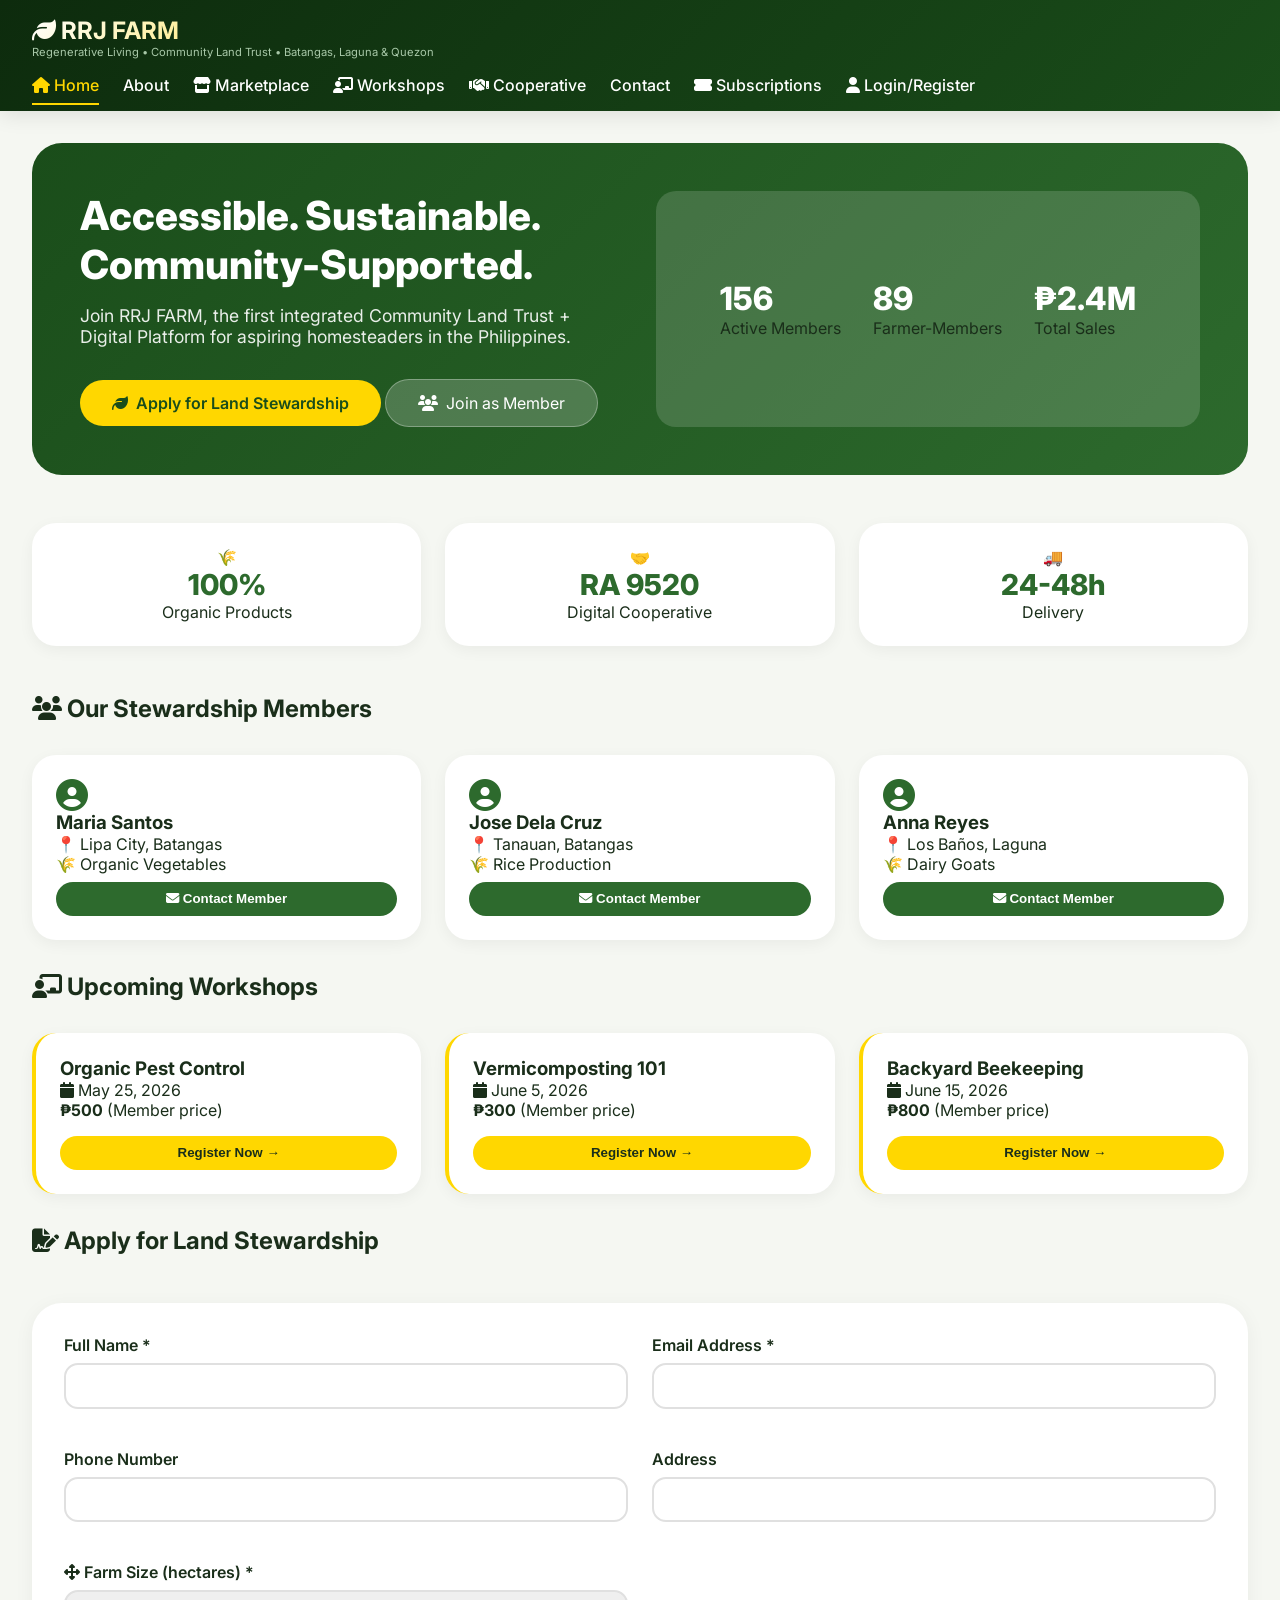
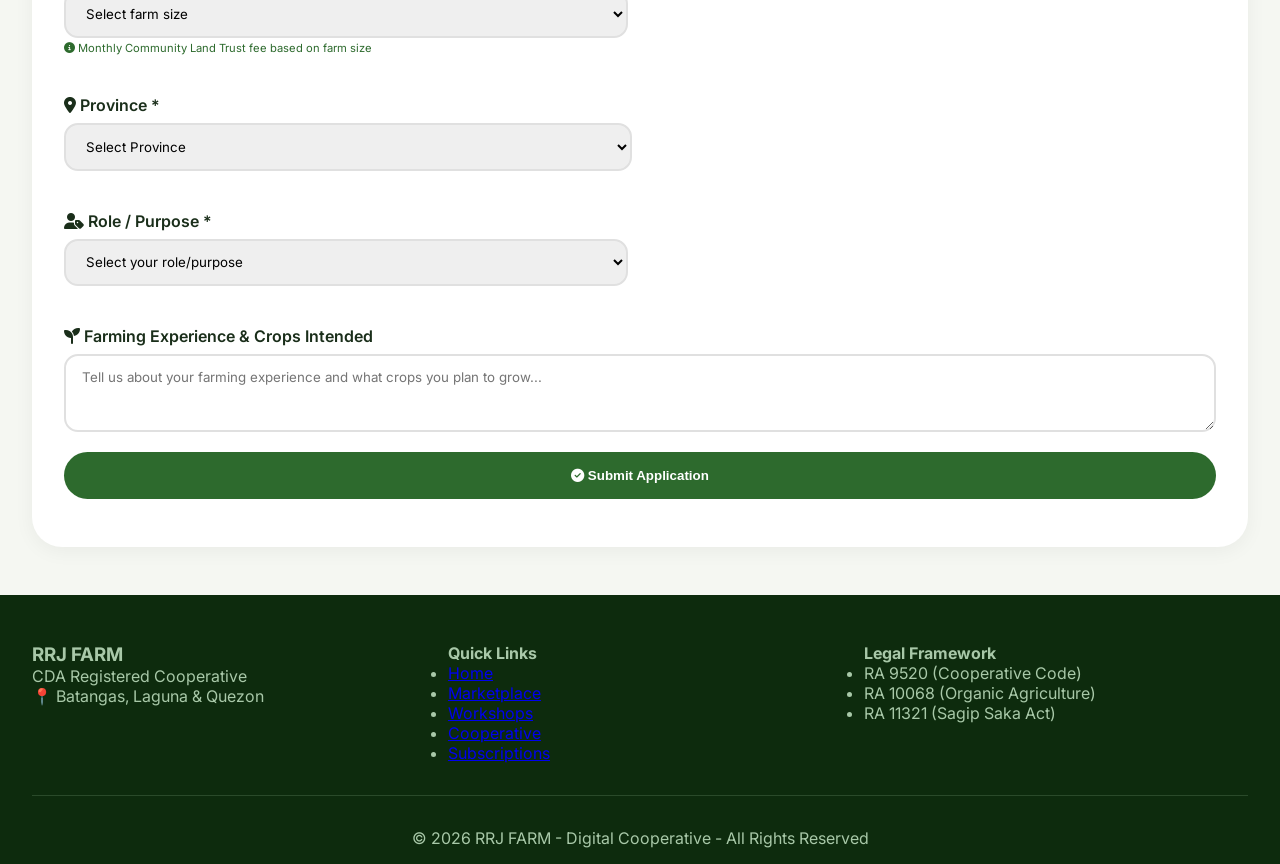
==== index.html @ a420713a "Add files via upload" ====
<!DOCTYPE html>
<html lang="en">
<head>
    <meta charset="UTF-8">
    <meta name="viewport" content="width=device-width, initial-scale=1.0, user-scalable=yes">
    <title>RRJ FARM | Sustainable Homesteading in the Philippines</title>
    <link href="https://fonts.googleapis.com/css2?family=Inter:wght@300;400;500;600;700;800&display=swap" rel="stylesheet">
    <link rel="stylesheet" href="https://cdnjs.cloudflare.com/ajax/libs/font-awesome/6.4.0/css/all.min.css">
    <style>
        * { margin: 0; padding: 0; box-sizing: border-box; }
        body { font-family: 'Inter', sans-serif; background: #f5f7f2; color: #1a2e1a; }
        .container { max-width: 1400px; margin: 0 auto; padding: 0 2rem; }
        
        .modern-header { background: linear-gradient(135deg, #0d2b0d, #1a4d1a); position: sticky; top: 0; z-index: 1000; box-shadow: 0 4px 20px rgba(0,0,0,0.1); }
        .header-content { display: flex; justify-content: space-between; align-items: center; padding: 1rem 0; flex-wrap: wrap; gap: 1rem; }
        .logo h1 { font-size: 1.5rem; background: linear-gradient(135deg, #ffffff, #ffd700); -webkit-background-clip: text; background-clip: text; color: transparent; }
        .logo p { font-size: 0.7rem; color: #a8c8a8; }
        .nav-menu ul { display: flex; gap: 1.5rem; list-style: none; flex-wrap: wrap; }
        .nav-menu a { color: white; text-decoration: none; font-weight: 500; transition: all 0.3s; padding: 0.5rem 0; }
        .nav-menu a:hover, .nav-menu a.active { color: #ffd700; border-bottom: 2px solid #ffd700; }
        
        /* Login Reminder Modal */
        .reminder-modal { display: none; position: fixed; top: 0; left: 0; width: 100%; height: 100%; background: rgba(0,0,0,0.8); backdrop-filter: blur(5px); z-index: 3000; justify-content: center; align-items: center; }
        .reminder-modal.active { display: flex; }
        .reminder-content { background: white; border-radius: 32px; max-width: 450px; width: 90%; padding: 2rem; text-align: center; animation: fadeUp 0.3s ease; }
        .reminder-icon { font-size: 4rem; margin-bottom: 1rem; }
        .reminder-title { font-size: 1.5rem; font-weight: 800; margin-bottom: 0.5rem; }
        .reminder-buttons { display: flex; gap: 1rem; margin-top: 1.5rem; }
        .btn-login-reminder { flex: 1; background: #2d6a2d; color: white; border: none; padding: 0.8rem; border-radius: 40px; cursor: pointer; font-weight: 600; }
        .btn-cancel-reminder { flex: 1; background: #eef2e8; color: #1a2e1a; border: none; padding: 0.8rem; border-radius: 40px; cursor: pointer; }
        
        .hero-section { background: linear-gradient(135deg, #1a4d1a, #2d6a2d); border-radius: 30px; margin: 2rem 0; overflow: hidden; }
        .hero-grid { display: grid; grid-template-columns: 1fr 1fr; gap: 2rem; padding: 3rem; }
        .hero-content h2 { font-size: 2.5rem; font-weight: 800; margin-bottom: 1rem; color: white; }
        .hero-content p { font-size: 1.1rem; color: rgba(255,255,255,0.9); margin-bottom: 2rem; }
        .btn-primary { background: #ffd700; color: #1a4d1a; padding: 0.8rem 2rem; border-radius: 50px; text-decoration: none; font-weight: 600; display: inline-flex; align-items: center; gap: 0.5rem; }
        .btn-secondary { background: rgba(255,255,255,0.2); color: white; padding: 0.8rem 2rem; border-radius: 50px; text-decoration: none; display: inline-flex; align-items: center; gap: 0.5rem; border: 1px solid rgba(255,255,255,0.3); }
        .hero-stats { display: flex; gap: 2rem; background: rgba(255,255,255,0.15); border-radius: 20px; padding: 1.5rem; justify-content: center; align-items: center; }
        .hero-stat .number { font-size: 2rem; font-weight: 800; color: white; }
        .stats-premium { display: grid; grid-template-columns: repeat(auto-fit, minmax(220px, 1fr)); gap: 1.5rem; margin: 3rem 0; }
        .stat-card { background: white; padding: 1.5rem; border-radius: 24px; text-align: center; box-shadow: 0 4px 15px rgba(0,0,0,0.05); transition: all 0.3s; }
        .stat-card:hover { transform: translateY(-5px); }
        .stat-number { font-size: 1.8rem; font-weight: 800; color: #2d6a2d; }
        .member-grid { display: grid; grid-template-columns: repeat(auto-fill, minmax(320px, 1fr)); gap: 1.5rem; margin: 2rem 0; }
        .member-card { background: white; border-radius: 24px; overflow: hidden; box-shadow: 0 4px 15px rgba(0,0,0,0.05); }
        .workshop-grid { display: grid; grid-template-columns: repeat(auto-fit, minmax(300px, 1fr)); gap: 1.5rem; margin: 2rem 0; }
        .workshop-card { background: white; border-radius: 24px; padding: 1.5rem; border-left: 4px solid #ffd700; box-shadow: 0 4px 15px rgba(0,0,0,0.05); }
        .btn-register { background: #ffd700; color: #1a2e1a; border: none; padding: 0.6rem 1rem; border-radius: 30px; font-weight: 600; cursor: pointer; width: 100%; margin-top: 1rem; }
        .btn-contact { background: #2d6a2d; color: white; border: none; padding: 0.6rem 1rem; border-radius: 30px; font-weight: 600; cursor: pointer; width: 100%; margin-top: 0.5rem; }
        
        .contact-white { background: white; border-radius: 30px; padding: 2rem; margin: 3rem 0; box-shadow: 0 4px 20px rgba(0,0,0,0.05); }
        .form-grid { display: grid; grid-template-columns: repeat(2, 1fr); gap: 1.5rem; }
        .form-group-white { margin-bottom: 1rem; }
        .form-group-white label { display: block; font-weight: 600; margin-bottom: 0.5rem; color: #1a2e1a; }
        .form-group-white input, .form-group-white select, .form-group-white textarea { width: 100%; padding: 0.8rem 1rem; border: 2px solid #e0e0e0; border-radius: 14px; font-family: inherit; }
        .form-group-white input:focus { outline: none; border-color: #2d6a2d; }
        .full-width { grid-column: span 2; }
        .btn-submit-white { background: #2d6a2d; color: white; padding: 1rem 2rem; border: none; border-radius: 50px; font-weight: 700; cursor: pointer; width: 100%; }
        .modern-footer { background: #0d2b0d; color: #a8c8a8; padding: 3rem 0 1rem; margin-top: 3rem; }
        .footer-grid { display: grid; grid-template-columns: repeat(auto-fit, minmax(250px, 1fr)); gap: 2rem; margin-bottom: 2rem; }
        .footer-bottom { text-align: center; padding-top: 2rem; border-top: 1px solid #2a4a2a; }
        
        /* Location Dropdown Styles */
        .location-row { display: grid; grid-template-columns: 1fr 1fr; gap: 1rem; }
        .price-note { font-size: 0.7rem; color: #2d6a2d; margin-top: 0.2rem; }
        
        @keyframes fadeUp { from { transform: translateY(30px); opacity: 0; } to { transform: translateY(0); opacity: 1; } }
        @media (max-width: 900px) { 
            .hero-grid { grid-template-columns: 1fr; text-align: center; } 
            .form-grid { grid-template-columns: 1fr; } 
            .full-width { grid-column: span 1; }
            .location-row { grid-template-columns: 1fr; }
            .container { padding: 0 1rem; } 
            .nav-menu ul { gap: 0.8rem; }
        }
        
        .success-toast { position: fixed; bottom: 20px; right: 20px; background: #2d6a2d; color: white; padding: 1rem 2rem; border-radius: 50px; display: none; z-index: 1500; animation: slideInRight 0.3s ease; }
        @keyframes slideInRight { from { transform: translateX(100px); opacity: 0; } to { transform: translateX(0); opacity: 1; } }
    </style>
</head>
<body>
    <header class="modern-header">
        <div class="container">
            <div class="header-content">
                <div class="logo"><h1><i class="fas fa-leaf"></i> RRJ FARM</h1><p>Regenerative Living • Community Land Trust • Batangas, Laguna & Quezon</p></div>
                <nav class="nav-menu">
                    <ul>
                        <li><a href="index.html" class="active"><i class="fas fa-home"></i> Home</a></li>
                        <li><a href="about.html">About</a></li>
                        <li><a href="marketplace.html"><i class="fas fa-store"></i> Marketplace</a></li>
                        <li><a href="workshops.html"><i class="fas fa-chalkboard-user"></i> Workshops</a></li>
                        <li><a href="cooperative.html"><i class="fas fa-handshake"></i> Cooperative</a></li>
                        <li><a href="contact.html">Contact</a></li>
                        <li><a href="subscriptions.html"><i class="fas fa-ticket-alt"></i> Subscriptions</a></li>
                        <li><a href="login.html"><i class="fas fa-user"></i> Login/Register</a></li>
                    </ul>
                </nav>
            </div>
        </div>
    </header>

    <main>
        <div class="container">
            <div class="hero-section">
                <div class="hero-grid">
                    <div class="hero-content">
                        <h2>Accessible. Sustainable. Community-Supported.</h2>
                        <p>Join RRJ FARM, the first integrated Community Land Trust + Digital Platform for aspiring homesteaders in the Philippines.</p>
                        <div class="hero-buttons">
                            <a href="#contact" class="btn-primary"><i class="fas fa-leaf"></i> Apply for Land Stewardship</a>
                            <a href="login.html" class="btn-secondary"><i class="fas fa-users"></i> Join as Member</a>
                        </div>
                    </div>
                    <div class="hero-stats">
                        <div class="hero-stat"><div class="number">156</div><div class="label">Active Members</div></div>
                        <div class="hero-stat"><div class="number">89</div><div class="label">Farmer-Members</div></div>
                        <div class="hero-stat"><div class="number">₱2.4M</div><div class="label">Total Sales</div></div>
                    </div>
                </div>
            </div>

            <div class="stats-premium">
                <div class="stat-card"><div class="stat-icon">🌾</div><div class="stat-number">100%</div><div class="stat-label">Organic Products</div></div>
                <div class="stat-card"><div class="stat-icon">🤝</div><div class="stat-number">RA 9520</div><div class="stat-label">Digital Cooperative</div></div>
                <div class="stat-card"><div class="stat-icon">🚚</div><div class="stat-number">24-48h</div><div class="stat-label">Delivery</div></div>
            </div>

            <section id="members">
                <h2 style="margin-bottom: 1rem;"><i class="fas fa-users"></i> Our Stewardship Members</h2>
                <div class="member-grid" id="memberGrid"></div>
            </section>

            <section id="workshops">
                <h2 style="margin-bottom: 1rem;"><i class="fas fa-chalkboard-user"></i> Upcoming Workshops</h2>
                <div class="workshop-grid" id="workshopGrid"></div>
            </section>

            <section id="contact">
                <h2 style="margin-bottom: 1rem;"><i class="fas fa-file-signature"></i> Apply for Land Stewardship</h2>
                <div class="contact-white">
                    <form id="applicationForm">
                        <div class="form-grid">
                            <div class="form-group-white"><label>Full Name *</label><input type="text" id="appName" required></div>
                            <div class="form-group-white"><label>Email Address *</label><input type="email" id="appEmail" required></div>
                            <div class="form-group-white"><label>Phone Number</label><input type="tel" id="appPhone"></div>
                            <div class="form-group-white"><label>Address</label><input type="text" id="appAddress"></div>
                            
                            <!-- Farm Size with Price Information -->
                            <div class="form-group-white">
                                <label><i class="fas fa-arrows-alt"></i> Farm Size (hectares) *</label>
                                <select id="appLotSize" required>
                                    <option value="">Select farm size</option>
                                    <option value="0.5">🌾 0.5 hectare (Starter) - ₱3,000/month (CLT Fee)</option>
                                    <option value="1">🌾 1 hectare (Family) - ₱5,000/month (CLT Fee)</option>
                                    <option value="1.5">🌾 1.5 hectares (Growing) - ₱7,000/month (CLT Fee)</option>
                                    <option value="2">🌾 2 hectares (Production) - ₱9,000/month (CLT Fee)</option>
                                </select>
                                <div class="price-note"><i class="fas fa-info-circle"></i> Monthly Community Land Trust fee based on farm size</div>
                            </div>
                            
                            <!-- Location Row with Province and Municipality -->
                            <div class="full-width">
                                <div class="location-row">
                                    <div class="form-group-white">
                                        <label><i class="fas fa-map-marker-alt"></i> Province *</label>
                                        <select id="appProvince" required onchange="updateMunicipalities()">
                                            <option value="">Select Province</option>
                                            <option value="Batangas">🏞️ Batangas</option>
                                            <option value="Laguna">🌾 Laguna</option>
                                            <option value="Quezon">🌿 Quezon</option>
                                        </select>
                                    </div>
                                    <div class="form-group-white" id="municipalityContainer" style="display: none;">
                                        <label><i class="fas fa-city"></i> Municipality / City *</label>
                                        <select id="appMunicipality" required>
                                            <option value="">Select Municipality</option>
                                        </select>
                                    </div>
                                </div>
                            </div>
                            
                            <!-- Role / Purpose - Updated: Removed Investor, Added Student -->
                            <div class="form-group-white">
                                <label><i class="fas fa-user-tag"></i> Role / Purpose *</label>
                                <select id="appPurpose" required>
                                    <option value="">Select your role/purpose</option>
                                    <option value="Farmer">🌾 Farmer - I want to grow and sell produce</option>
                                    <option value="Homesteader">🏡 Homesteader - I want to live sustainably</option>
                                    <option value="Researcher">📚 Researcher - I want to study regenerative agriculture</option>
                                    <option value="Student">🎓 Student - I want to learn farming and sustainability</option>
                                </select>
                            </div>
                            
                            <div class="form-group-white full-width">
                                <label><i class="fas fa-seedling"></i> Farming Experience & Crops Intended</label>
                                <textarea id="appExperience" rows="3" placeholder="Tell us about your farming experience and what crops you plan to grow..."></textarea>
                            </div>
                        </div>
                        <button type="submit" class="btn-submit-white"><i class="fas fa-check-circle"></i> Submit Application</button>
                    </form>
                    <p id="formMessage" style="margin-top: 1rem; text-align: center;"></p>
                </div>
            </section>
        </div>
    </main>

    <!-- LOGIN REMINDER MODAL -->
    <div id="reminderModal" class="reminder-modal">
        <div class="reminder-content">
            <div class="reminder-icon"><i class="fas fa-exclamation-triangle" style="color: #ff8c00;"></i></div>
            <div class="reminder-title">Login Required</div>
            <p id="reminderMessage">Please login or register to access this feature.</p>
            <div class="reminder-buttons">
                <button class="btn-login-reminder" onclick="redirectToLogin()"><i class="fas fa-sign-in-alt"></i> Login / Register</button>
                <button class="btn-cancel-reminder" onclick="closeReminderModal()">Cancel</button>
            </div>
        </div>
    </div>

    <footer class="modern-footer">
        <div class="container">
            <div class="footer-grid">
                <div class="footer-info"><h3>RRJ FARM</h3><p>CDA Registered Cooperative</p><p>📍 Batangas, Laguna & Quezon</p></div>
                <div class="footer-links"><h4>Quick Links</h4><ul><li><a href="index.html">Home</a></li><li><a href="marketplace.html">Marketplace</a></li><li><a href="workshops.html">Workshops</a></li><li><a href="cooperative.html">Cooperative</a></li><li><a href="subscriptions.html">Subscriptions</a></li></ul></div>
                <div class="footer-legal"><h4>Legal Framework</h4><ul><li>RA 9520 (Cooperative Code)</li><li>RA 10068 (Organic Agriculture)</li><li>RA 11321 (Sagip Saka Act)</li></ul></div>
            </div>
            <div class="footer-bottom"><p>&copy; 2026 RRJ FARM - Digital Cooperative - All Rights Reserved</p></div>
        </div>
    </footer>

    <div id="successToast" class="success-toast"></div>

    <script>
        // Complete Municipality List by Province
        const municipalitiesData = {
            Batangas: [
                "Agoncillo", "Alitagtag", "Balayan", "Balete", "Batangas City", "Bauan", "Calaca", "Calatagan", 
                "Cuenca", "Ibaan", "Laurel", "Lemery", "Lian", "Lipa City", "Lobo", "Mabini", "Malvar", 
                "Mataasnakahoy", "Nasugbu", "Padre Garcia", "Rosario", "San Jose", "San Juan", "San Luis", 
                "San Nicolas", "San Pascual", "Santa Teresita", "Santo Tomas", "Taal", "Talisay", "Tanauan City", 
                "Taysan", "Tingloy", "Tuy"
            ],
            Laguna: [
                "Alaminos", "Bay", "Biñan City", "Cabuyao City", "Calamba City", "Calauan", "Cavinti", "Famy", 
                "Kalayaan", "Liliw", "Los Baños", "Luisiana", "Lumban", "Mabitac", "Magdalena", "Majayjay", 
                "Nagcarlan", "Paete", "Pagsanjan", "Pakil", "Pangil", "Pila", "Rizal", "San Pablo City", 
                "San Pedro City", "Santa Cruz", "Santa Maria", "Santa Rosa City", "Siniloan", "Victoria"
            ],
            Quezon: [
                "Agdangan", "Alabat", "Atimonan", "Buenavista", "Burdeos", "Calauag", "Candelaria", "Catanauan", 
                "Dolores", "General Luna", "General Nakar", "Guinayangan", "Gumaca", "Infanta", "Jomalig", 
                "Lopez", "Lucban", "Lucena City", "Macalelon", "Mauban", "Mulanay", "Padre Burgos", "Pagbilao", 
                "Panukulan", "Patnanungan", "Perez", "Pitogo", "Plaridel", "Polillo", "Quezon", "Real", 
                "Sampaloc", "San Andres", "San Antonio", "San Francisco", "San Narciso", "Sariaya", "Tagkawayan", 
                "Tayabas City", "Tiaong", "Unisan"
            ]
        };

        function updateMunicipalities() {
            const province = document.getElementById('appProvince').value;
            const municipalityContainer = document.getElementById('municipalityContainer');
            const municipalitySelect = document.getElementById('appMunicipality');
            
            if (!province || province === "") {
                municipalityContainer.style.display = "none";
                municipalitySelect.innerHTML = '<option value="">Select Municipality</option>';
                return;
            }
            
            // Show the municipality dropdown
            municipalityContainer.style.display = "block";
            
            // Get municipalities for selected province
            const municipalities = municipalitiesData[province];
            
            if (municipalities && municipalities.length > 0) {
                municipalitySelect.innerHTML = '<option value="">Select Municipality / City</option>' + 
                    municipalities.map(city => `<option value="${city}">📍 ${city}</option>`).join('');
            } else {
                municipalitySelect.innerHTML = '<option value="">No municipalities found</option>';
            }
        }

        // Sample Data for Members and Workshops
        const members = [
            { name: "Maria Santos", location: "Lipa City, Batangas", farmType: "Organic Vegetables", role: "land_steward" },
            { name: "Jose Dela Cruz", location: "Tanauan, Batangas", farmType: "Rice Production", role: "farmer" },
            { name: "Anna Reyes", location: "Los Baños, Laguna", farmType: "Dairy Goats", role: "coop_member" }
        ];
        
        const workshopsList = [
            { title: "Organic Pest Control", date: "May 25, 2026", price: 500, category: "farming" },
            { title: "Vermicomposting 101", date: "June 5, 2026", price: 300, category: "sustainable" },
            { title: "Backyard Beekeeping", date: "June 15, 2026", price: 800, category: "livestock" }
        ];
        
        function checkLoginAndRedirect(action, featureName) {
            const currentUser = localStorage.getItem('rrjfarm_current_user');
            if (!currentUser) {
                document.getElementById('reminderMessage').innerHTML = `Please login or register to ${featureName}.`;
                document.getElementById('reminderModal').classList.add('active');
                return false;
            }
            return true;
        }
        
        function redirectToLogin() {
            closeReminderModal();
            window.location.href = 'login.html';
        }
        
        function closeReminderModal() {
            document.getElementById('reminderModal').classList.remove('active');
        }
        
        function showToast(msg) { 
            let t = document.getElementById('successToast'); 
            t.innerHTML = `<i class="fas fa-check-circle"></i> ${msg}`; 
            t.style.display = 'block'; 
            setTimeout(() => t.style.display = 'none', 3000); 
        }
        
        function loadMembers() {
            document.getElementById('memberGrid').innerHTML = members.map(m => `
                <div class="member-card" style="padding:1.5rem;">
                    <i class="fas fa-user-circle" style="font-size: 2rem; color: #2d6a2d;"></i>
                    <h3>${m.name}</h3>
                    <p>📍 ${m.location}</p>
                    <p>🌾 ${m.farmType}</p>
                    <button class="btn-contact" onclick="handleContactMember('${m.name}')"><i class="fas fa-envelope"></i> Contact Member</button>
                </div>
            `).join('');
        }
        
        function handleContactMember(memberName) {
            const currentUser = localStorage.getItem('rrjfarm_current_user');
            if (!currentUser) {
                document.getElementById('reminderMessage').innerHTML = `Please login or register to contact ${memberName}.`;
                document.getElementById('reminderModal').classList.add('active');
                return;
            }
            showToast(`Messaging feature for ${memberName} - Coming soon!`);
        }
        
        function loadWorkshops() {
            document.getElementById('workshopGrid').innerHTML = workshopsList.map(w => `
                <div class="workshop-card">
                    <h3>${w.title}</h3>
                    <p><i class="fas fa-calendar"></i> ${w.date}</p>
                    <p><strong>₱${w.price}</strong> (Member price)</p>
                    <button class="btn-register" onclick="handleWorkshopRegister('${w.title}')">Register Now →</button>
                </div>
            `).join('');
        }
        
        function handleWorkshopRegister(workshopTitle) {
            const currentUser = localStorage.getItem('rrjfarm_current_user');
            if (!currentUser) {
                document.getElementById('reminderMessage').innerHTML = `Please login or register to enroll in "${workshopTitle}".`;
                document.getElementById('reminderModal').classList.add('active');
                return;
            }
            window.location.href = `workshops.html?register=${encodeURIComponent(workshopTitle)}`;
        }
        
        document.getElementById('applicationForm')?.addEventListener('submit', function(e) {
            e.preventDefault();
            
            // Validate required fields
            const name = document.getElementById('appName').value;
            const email = document.getElementById('appEmail').value;
            const lotSize = document.getElementById('appLotSize').value;
            const province = document.getElementById('appProvince').value;
            const municipality = document.getElementById('appMunicipality').value;
            const purpose = document.getElementById('appPurpose').value;
            
            if (!province || !municipality) {
                const msg = document.getElementById('formMessage');
                msg.innerHTML = `❌ Please select both Province and Municipality/City.`;
                msg.style.color = '#721c24';
                msg.style.background = '#f8d7da';
                msg.style.padding = '1rem';
                msg.style.borderRadius = '8px';
                setTimeout(() => { msg.innerHTML = ''; msg.style.padding = '0'; }, 3000);
                return;
            }
            
            const msg = document.getElementById('formMessage');
            const lotSizeText = document.getElementById('appLotSize').options[document.getElementById('appLotSize').selectedIndex]?.text || lotSize;
            const roleText = document.getElementById('appPurpose').options[document.getElementById('appPurpose').selectedIndex]?.text || purpose;
            
            msg.innerHTML = `✅ Thank you ${name}! Your application as ${roleText} from ${municipality}, ${province} with ${lotSizeText} has been submitted. We will contact you within 3-5 business days.`;
            msg.style.color = '#155724';
            msg.style.background = '#d4edda';
            msg.style.padding = '1rem';
            msg.style.borderRadius = '8px';
            
            // Reset form
            this.reset();
            
            // Hide municipality container
            document.getElementById('municipalityContainer').style.display = 'none';
            document.getElementById('appMunicipality').innerHTML = '<option value="">Select Municipality</option>';
            
            setTimeout(() => { msg.innerHTML = ''; msg.style.padding = '0'; }, 5000);
        });
        
        // Initialize
        loadMembers();
        loadWorkshops();
        
        // Expose functions globally
        window.handleContactMember = handleContactMember;
        window.handleWorkshopRegister = handleWorkshopRegister;
        window.redirectToLogin = redirectToLogin;
        window.closeReminderModal = closeReminderModal;
        window.updateMunicipalities = updateMunicipalities;
    </script>
</body>
</html>
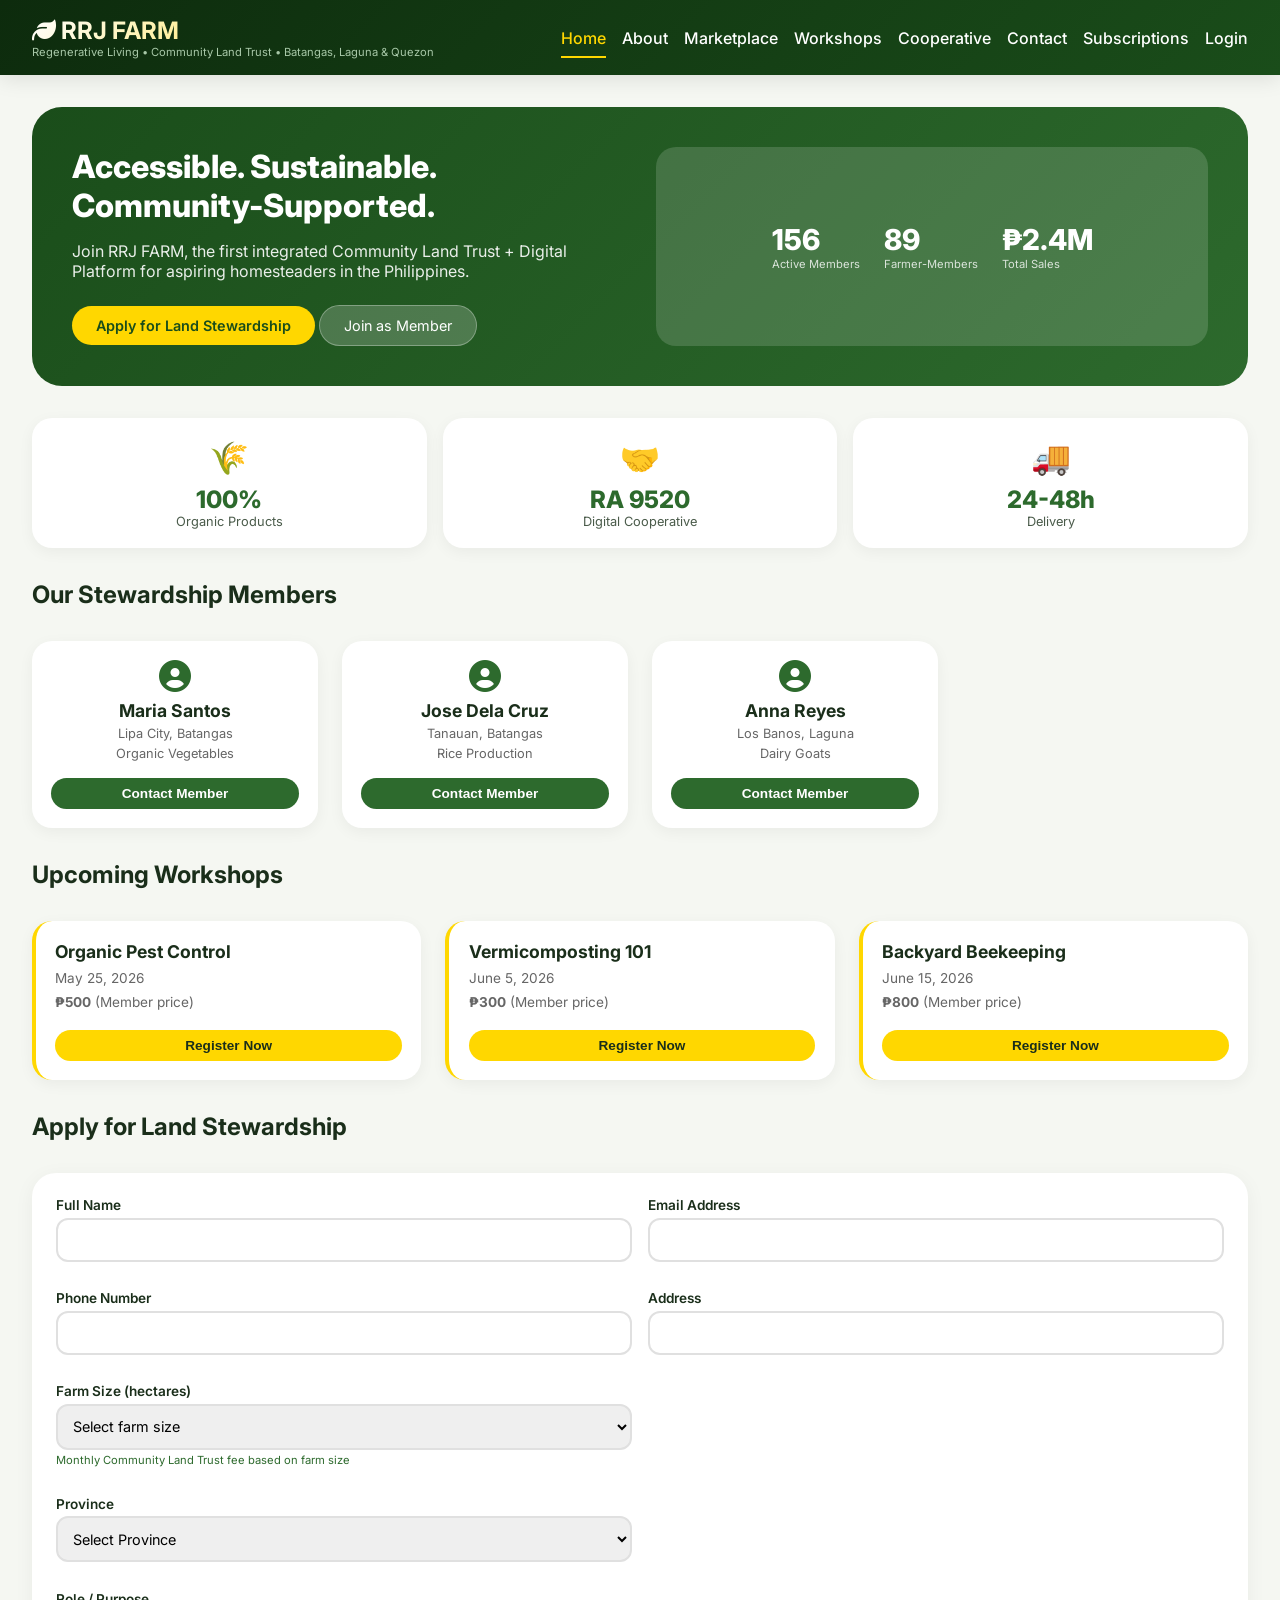
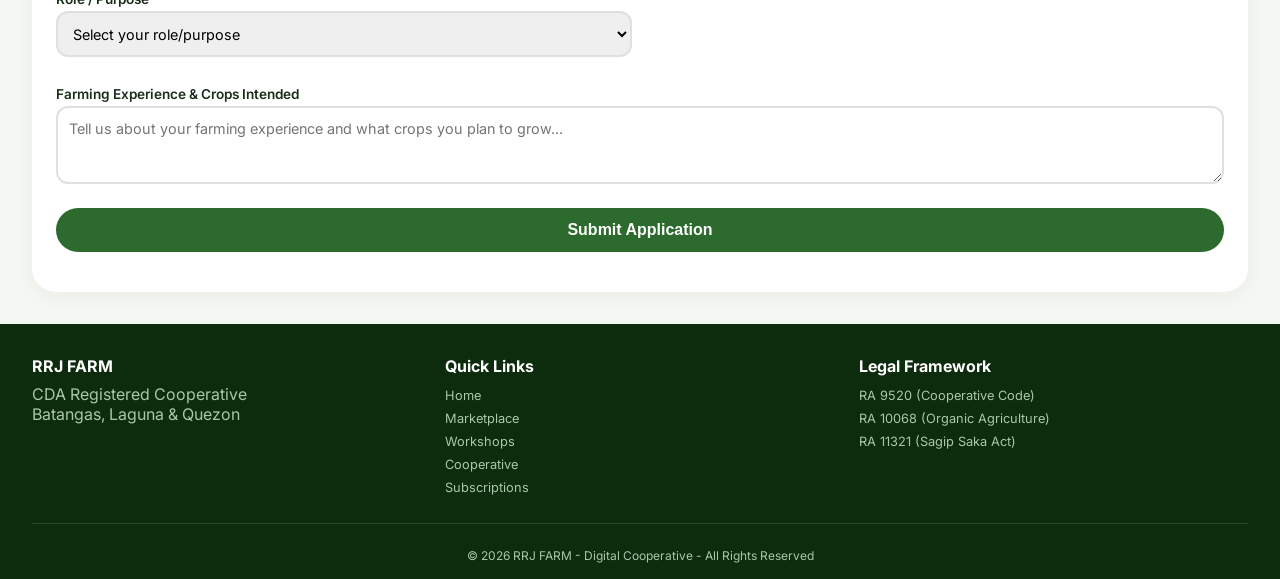
==== commit 3051f9e1: "Update index.html" ====
--- a/index.html
+++ b/index.html
@@ -15,67 +15,107 @@
         .header-content { display: flex; justify-content: space-between; align-items: center; padding: 1rem 0; flex-wrap: wrap; gap: 1rem; }
         .logo h1 { font-size: 1.5rem; background: linear-gradient(135deg, #ffffff, #ffd700); -webkit-background-clip: text; background-clip: text; color: transparent; }
         .logo p { font-size: 0.7rem; color: #a8c8a8; }
-        .nav-menu ul { display: flex; gap: 1.5rem; list-style: none; flex-wrap: wrap; }
+        .nav-menu ul { display: flex; gap: 1rem; list-style: none; flex-wrap: wrap; }
         .nav-menu a { color: white; text-decoration: none; font-weight: 500; transition: all 0.3s; padding: 0.5rem 0; }
         .nav-menu a:hover, .nav-menu a.active { color: #ffd700; border-bottom: 2px solid #ffd700; }
         
         /* Login Reminder Modal */
         .reminder-modal { display: none; position: fixed; top: 0; left: 0; width: 100%; height: 100%; background: rgba(0,0,0,0.8); backdrop-filter: blur(5px); z-index: 3000; justify-content: center; align-items: center; }
         .reminder-modal.active { display: flex; }
-        .reminder-content { background: white; border-radius: 32px; max-width: 450px; width: 90%; padding: 2rem; text-align: center; animation: fadeUp 0.3s ease; }
-        .reminder-icon { font-size: 4rem; margin-bottom: 1rem; }
-        .reminder-title { font-size: 1.5rem; font-weight: 800; margin-bottom: 0.5rem; }
-        .reminder-buttons { display: flex; gap: 1rem; margin-top: 1.5rem; }
-        .btn-login-reminder { flex: 1; background: #2d6a2d; color: white; border: none; padding: 0.8rem; border-radius: 40px; cursor: pointer; font-weight: 600; }
-        .btn-cancel-reminder { flex: 1; background: #eef2e8; color: #1a2e1a; border: none; padding: 0.8rem; border-radius: 40px; cursor: pointer; }
+        .reminder-content { background: white; border-radius: 32px; max-width: 400px; width: 90%; padding: 1.5rem; text-align: center; animation: fadeUp 0.3s ease; }
+        .reminder-icon { font-size: 3rem; margin-bottom: 1rem; }
+        .reminder-title { font-size: 1.3rem; font-weight: 800; margin-bottom: 0.5rem; }
+        .reminder-buttons { display: flex; gap: 0.8rem; margin-top: 1.5rem; }
+        .btn-login-reminder { flex: 1; background: #2d6a2d; color: white; border: none; padding: 0.7rem; border-radius: 40px; cursor: pointer; font-weight: 600; font-size: 0.9rem; }
+        .btn-cancel-reminder { flex: 1; background: #eef2e8; color: #1a2e1a; border: none; padding: 0.7rem; border-radius: 40px; cursor: pointer; font-weight: 600; font-size: 0.9rem; }
         
         .hero-section { background: linear-gradient(135deg, #1a4d1a, #2d6a2d); border-radius: 30px; margin: 2rem 0; overflow: hidden; }
-        .hero-grid { display: grid; grid-template-columns: 1fr 1fr; gap: 2rem; padding: 3rem; }
-        .hero-content h2 { font-size: 2.5rem; font-weight: 800; margin-bottom: 1rem; color: white; }
-        .hero-content p { font-size: 1.1rem; color: rgba(255,255,255,0.9); margin-bottom: 2rem; }
-        .btn-primary { background: #ffd700; color: #1a4d1a; padding: 0.8rem 2rem; border-radius: 50px; text-decoration: none; font-weight: 600; display: inline-flex; align-items: center; gap: 0.5rem; }
-        .btn-secondary { background: rgba(255,255,255,0.2); color: white; padding: 0.8rem 2rem; border-radius: 50px; text-decoration: none; display: inline-flex; align-items: center; gap: 0.5rem; border: 1px solid rgba(255,255,255,0.3); }
-        .hero-stats { display: flex; gap: 2rem; background: rgba(255,255,255,0.15); border-radius: 20px; padding: 1.5rem; justify-content: center; align-items: center; }
-        .hero-stat .number { font-size: 2rem; font-weight: 800; color: white; }
-        .stats-premium { display: grid; grid-template-columns: repeat(auto-fit, minmax(220px, 1fr)); gap: 1.5rem; margin: 3rem 0; }
-        .stat-card { background: white; padding: 1.5rem; border-radius: 24px; text-align: center; box-shadow: 0 4px 15px rgba(0,0,0,0.05); transition: all 0.3s; }
-        .stat-card:hover { transform: translateY(-5px); }
-        .stat-number { font-size: 1.8rem; font-weight: 800; color: #2d6a2d; }
-        .member-grid { display: grid; grid-template-columns: repeat(auto-fill, minmax(320px, 1fr)); gap: 1.5rem; margin: 2rem 0; }
-        .member-card { background: white; border-radius: 24px; overflow: hidden; box-shadow: 0 4px 15px rgba(0,0,0,0.05); }
-        .workshop-grid { display: grid; grid-template-columns: repeat(auto-fit, minmax(300px, 1fr)); gap: 1.5rem; margin: 2rem 0; }
-        .workshop-card { background: white; border-radius: 24px; padding: 1.5rem; border-left: 4px solid #ffd700; box-shadow: 0 4px 15px rgba(0,0,0,0.05); }
-        .btn-register { background: #ffd700; color: #1a2e1a; border: none; padding: 0.6rem 1rem; border-radius: 30px; font-weight: 600; cursor: pointer; width: 100%; margin-top: 1rem; }
-        .btn-contact { background: #2d6a2d; color: white; border: none; padding: 0.6rem 1rem; border-radius: 30px; font-weight: 600; cursor: pointer; width: 100%; margin-top: 0.5rem; }
-        
-        .contact-white { background: white; border-radius: 30px; padding: 2rem; margin: 3rem 0; box-shadow: 0 4px 20px rgba(0,0,0,0.05); }
-        .form-grid { display: grid; grid-template-columns: repeat(2, 1fr); gap: 1.5rem; }
-        .form-group-white { margin-bottom: 1rem; }
-        .form-group-white label { display: block; font-weight: 600; margin-bottom: 0.5rem; color: #1a2e1a; }
-        .form-group-white input, .form-group-white select, .form-group-white textarea { width: 100%; padding: 0.8rem 1rem; border: 2px solid #e0e0e0; border-radius: 14px; font-family: inherit; }
-        .form-group-white input:focus { outline: none; border-color: #2d6a2d; }
+        .hero-grid { display: grid; grid-template-columns: 1fr 1fr; gap: 2rem; padding: 2.5rem; }
+        .hero-content h2 { font-size: 2rem; font-weight: 800; margin-bottom: 1rem; color: white; }
+        .hero-content p { font-size: 1rem; color: rgba(255,255,255,0.9); margin-bottom: 1.5rem; }
+        .btn-primary { background: #ffd700; color: #1a4d1a; padding: 0.7rem 1.5rem; border-radius: 50px; text-decoration: none; font-weight: 600; display: inline-flex; align-items: center; gap: 0.5rem; font-size: 0.9rem; }
+        .btn-secondary { background: rgba(255,255,255,0.2); color: white; padding: 0.7rem 1.5rem; border-radius: 50px; text-decoration: none; display: inline-flex; align-items: center; gap: 0.5rem; border: 1px solid rgba(255,255,255,0.3); font-size: 0.9rem; }
+        .hero-stats { display: flex; gap: 1.5rem; background: rgba(255,255,255,0.15); border-radius: 20px; padding: 1.2rem; justify-content: center; align-items: center; flex-wrap: wrap; }
+        .hero-stat .number { font-size: 1.8rem; font-weight: 800; color: white; }
+        .hero-stat .label { font-size: 0.7rem; color: rgba(255,255,255,0.8); }
+        
+        .stats-premium { display: grid; grid-template-columns: repeat(auto-fit, minmax(180px, 1fr)); gap: 1rem; margin: 2rem 0; }
+        .stat-card { background: white; padding: 1.2rem; border-radius: 20px; text-align: center; box-shadow: 0 4px 15px rgba(0,0,0,0.05); transition: all 0.3s; }
+        .stat-card:hover { transform: translateY(-3px); }
+        .stat-number { font-size: 1.5rem; font-weight: 800; color: #2d6a2d; }
+        .stat-label { font-size: 0.8rem; color: #4a5b4a; }
+        .stat-icon { font-size: 2rem; margin-bottom: 0.5rem; }
+        
+        .member-grid { display: grid; grid-template-columns: repeat(auto-fill, minmax(280px, 1fr)); gap: 1.5rem; margin: 2rem 0; }
+        .member-card { background: white; border-radius: 20px; overflow: hidden; box-shadow: 0 4px 15px rgba(0,0,0,0.05); padding: 1.2rem; text-align: center; }
+        .member-card i { font-size: 2rem; color: #2d6a2d; margin-bottom: 0.5rem; }
+        .member-card h3 { font-size: 1.1rem; margin-bottom: 0.3rem; }
+        .member-card p { font-size: 0.8rem; color: #666; margin-bottom: 0.3rem; }
+        
+        .workshop-grid { display: grid; grid-template-columns: repeat(auto-fit, minmax(280px, 1fr)); gap: 1.5rem; margin: 2rem 0; }
+        .workshop-card { background: white; border-radius: 20px; padding: 1.2rem; border-left: 4px solid #ffd700; box-shadow: 0 4px 15px rgba(0,0,0,0.05); }
+        .workshop-card h3 { font-size: 1.1rem; margin-bottom: 0.5rem; }
+        .workshop-card p { font-size: 0.85rem; color: #666; margin: 0.5rem 0; }
+        .btn-register { background: #ffd700; color: #1a2e1a; border: none; padding: 0.5rem; border-radius: 30px; font-weight: 600; cursor: pointer; width: 100%; margin-top: 0.8rem; font-size: 0.85rem; }
+        .btn-contact { background: #2d6a2d; color: white; border: none; padding: 0.5rem; border-radius: 30px; font-weight: 600; cursor: pointer; width: 100%; margin-top: 0.8rem; font-size: 0.85rem; }
+        
+        .contact-white { background: white; border-radius: 24px; padding: 1.5rem; margin: 2rem 0; box-shadow: 0 4px 20px rgba(0,0,0,0.05); }
+        .form-grid { display: grid; grid-template-columns: repeat(2, 1fr); gap: 1rem; }
+        .form-group-white { margin-bottom: 0.8rem; }
+        .form-group-white label { display: block; font-weight: 600; margin-bottom: 0.3rem; color: #1a2e1a; font-size: 0.85rem; }
+        .form-group-white input, .form-group-white select, .form-group-white textarea { width: 100%; padding: 0.7rem; border: 2px solid #e0e0e0; border-radius: 12px; font-family: inherit; font-size: 0.9rem; }
         .full-width { grid-column: span 2; }
-        .btn-submit-white { background: #2d6a2d; color: white; padding: 1rem 2rem; border: none; border-radius: 50px; font-weight: 700; cursor: pointer; width: 100%; }
-        .modern-footer { background: #0d2b0d; color: #a8c8a8; padding: 3rem 0 1rem; margin-top: 3rem; }
-        .footer-grid { display: grid; grid-template-columns: repeat(auto-fit, minmax(250px, 1fr)); gap: 2rem; margin-bottom: 2rem; }
-        .footer-bottom { text-align: center; padding-top: 2rem; border-top: 1px solid #2a4a2a; }
-        
-        /* Location Dropdown Styles */
+        .btn-submit-white { background: #2d6a2d; color: white; padding: 0.8rem; border: none; border-radius: 50px; font-weight: 700; cursor: pointer; width: 100%; font-size: 1rem; margin-top: 0.5rem; }
+        
+        /* Location Dropdown */
         .location-row { display: grid; grid-template-columns: 1fr 1fr; gap: 1rem; }
         .price-note { font-size: 0.7rem; color: #2d6a2d; margin-top: 0.2rem; }
         
+        .modern-footer { background: #0d2b0d; color: #a8c8a8; padding: 2rem 0 1rem; margin-top: 2rem; }
+        .footer-grid { display: grid; grid-template-columns: repeat(auto-fit, minmax(200px, 1fr)); gap: 1.5rem; margin-bottom: 1.5rem; }
+        .footer-info h3, .footer-links h4, .footer-legal h4 { color: white; margin-bottom: 0.5rem; font-size: 1rem; }
+        .footer-links ul, .footer-legal ul { list-style: none; }
+        .footer-links a, .footer-legal li { color: #a8c8a8; text-decoration: none; font-size: 0.8rem; line-height: 1.8; }
+        .footer-bottom { text-align: center; padding-top: 1.5rem; border-top: 1px solid #2a4a2a; font-size: 0.75rem; }
+        
         @keyframes fadeUp { from { transform: translateY(30px); opacity: 0; } to { transform: translateY(0); opacity: 1; } }
+        @keyframes slideInRight { from { transform: translateX(100px); opacity: 0; } to { transform: translateX(0); opacity: 1; } }
+        
+        /* Mobile Responsive Fixes */
         @media (max-width: 900px) { 
-            .hero-grid { grid-template-columns: 1fr; text-align: center; } 
-            .form-grid { grid-template-columns: 1fr; } 
+            .container { padding: 0 1rem; }
+            .hero-grid { grid-template-columns: 1fr; text-align: center; padding: 1.5rem; }
+            .hero-content h2 { font-size: 1.6rem; }
+            .hero-stats { justify-content: center; gap: 1rem; }
+            .hero-stat .number { font-size: 1.3rem; }
+            .form-grid { grid-template-columns: 1fr; }
             .full-width { grid-column: span 1; }
-            .location-row { grid-template-columns: 1fr; }
-            .container { padding: 0 1rem; } 
-            .nav-menu ul { gap: 0.8rem; }
-        }
-        
-        .success-toast { position: fixed; bottom: 20px; right: 20px; background: #2d6a2d; color: white; padding: 1rem 2rem; border-radius: 50px; display: none; z-index: 1500; animation: slideInRight 0.3s ease; }
-        @keyframes slideInRight { from { transform: translateX(100px); opacity: 0; } to { transform: translateX(0); opacity: 1; } }
+            .location-row { grid-template-columns: 1fr; gap: 0.5rem; }
+            .stats-premium { grid-template-columns: 1fr 1fr; gap: 0.8rem; }
+            .member-grid { grid-template-columns: 1fr; gap: 1rem; }
+            .workshop-grid { grid-template-columns: 1fr; gap: 1rem; }
+            .nav-menu ul { gap: 0.5rem; justify-content: center; }
+            .nav-menu a { font-size: 0.8rem; padding: 0.3rem 0.5rem; }
+            .logo h1 { font-size: 1.2rem; }
+            .logo p { font-size: 0.6rem; }
+            .hero-buttons { display: flex; flex-direction: column; gap: 0.8rem; align-items: center; }
+            .btn-primary, .btn-secondary { display: inline-flex; width: auto; }
+            .stat-card { padding: 0.8rem; }
+            .stat-number { font-size: 1.2rem; }
+            .member-card { padding: 1rem; }
+            .workshop-card { padding: 1rem; }
+            .footer-grid { grid-template-columns: 1fr; text-align: center; gap: 1rem; }
+        }
+        
+        @media (max-width: 480px) {
+            .stats-premium { grid-template-columns: 1fr; }
+            .hero-content h2 { font-size: 1.3rem; }
+            .reminder-content { padding: 1rem; }
+            .reminder-title { font-size: 1.1rem; }
+            .btn-login-reminder, .btn-cancel-reminder { padding: 0.5rem; font-size: 0.8rem; }
+        }
+        
+        .success-toast { position: fixed; bottom: 20px; right: 20px; background: #2d6a2d; color: white; padding: 0.8rem 1.2rem; border-radius: 50px; display: none; z-index: 1500; animation: slideInRight 0.3s ease; font-size: 0.8rem; }
     </style>
 </head>
 <body>
@@ -85,14 +125,14 @@
                 <div class="logo"><h1><i class="fas fa-leaf"></i> RRJ FARM</h1><p>Regenerative Living • Community Land Trust • Batangas, Laguna & Quezon</p></div>
                 <nav class="nav-menu">
                     <ul>
-                        <li><a href="index.html" class="active"><i class="fas fa-home"></i> Home</a></li>
+                        <li><a href="index.html" class="active">Home</a></li>
                         <li><a href="about.html">About</a></li>
-                        <li><a href="marketplace.html"><i class="fas fa-store"></i> Marketplace</a></li>
-                        <li><a href="workshops.html"><i class="fas fa-chalkboard-user"></i> Workshops</a></li>
-                        <li><a href="cooperative.html"><i class="fas fa-handshake"></i> Cooperative</a></li>
+                        <li><a href="marketplace.html">Marketplace</a></li>
+                        <li><a href="workshops.html">Workshops</a></li>
+                        <li><a href="cooperative.html">Cooperative</a></li>
                         <li><a href="contact.html">Contact</a></li>
-                        <li><a href="subscriptions.html"><i class="fas fa-ticket-alt"></i> Subscriptions</a></li>
-                        <li><a href="login.html"><i class="fas fa-user"></i> Login/Register</a></li>
+                        <li><a href="subscriptions.html">Subscriptions</a></li>
+                        <li><a href="login.html">Login</a></li>
                     </ul>
                 </nav>
             </div>
@@ -107,8 +147,8 @@
                         <h2>Accessible. Sustainable. Community-Supported.</h2>
                         <p>Join RRJ FARM, the first integrated Community Land Trust + Digital Platform for aspiring homesteaders in the Philippines.</p>
                         <div class="hero-buttons">
-                            <a href="#contact" class="btn-primary"><i class="fas fa-leaf"></i> Apply for Land Stewardship</a>
-                            <a href="login.html" class="btn-secondary"><i class="fas fa-users"></i> Join as Member</a>
+                            <a href="#contact" class="btn-primary">Apply for Land Stewardship</a>
+                            <a href="login.html" class="btn-secondary">Join as Member</a>
                         </div>
                     </div>
                     <div class="hero-stats">
@@ -126,52 +166,50 @@
             </div>
 
             <section id="members">
-                <h2 style="margin-bottom: 1rem;"><i class="fas fa-users"></i> Our Stewardship Members</h2>
+                <h2>Our Stewardship Members</h2>
                 <div class="member-grid" id="memberGrid"></div>
             </section>
 
             <section id="workshops">
-                <h2 style="margin-bottom: 1rem;"><i class="fas fa-chalkboard-user"></i> Upcoming Workshops</h2>
+                <h2>Upcoming Workshops</h2>
                 <div class="workshop-grid" id="workshopGrid"></div>
             </section>
 
             <section id="contact">
-                <h2 style="margin-bottom: 1rem;"><i class="fas fa-file-signature"></i> Apply for Land Stewardship</h2>
+                <h2>Apply for Land Stewardship</h2>
                 <div class="contact-white">
                     <form id="applicationForm">
                         <div class="form-grid">
-                            <div class="form-group-white"><label>Full Name *</label><input type="text" id="appName" required></div>
-                            <div class="form-group-white"><label>Email Address *</label><input type="email" id="appEmail" required></div>
+                            <div class="form-group-white"><label>Full Name</label><input type="text" id="appName" required></div>
+                            <div class="form-group-white"><label>Email Address</label><input type="email" id="appEmail" required></div>
                             <div class="form-group-white"><label>Phone Number</label><input type="tel" id="appPhone"></div>
                             <div class="form-group-white"><label>Address</label><input type="text" id="appAddress"></div>
                             
-                            <!-- Farm Size with Price Information -->
                             <div class="form-group-white">
-                                <label><i class="fas fa-arrows-alt"></i> Farm Size (hectares) *</label>
+                                <label>Farm Size (hectares)</label>
                                 <select id="appLotSize" required>
                                     <option value="">Select farm size</option>
-                                    <option value="0.5">🌾 0.5 hectare (Starter) - ₱3,000/month (CLT Fee)</option>
-                                    <option value="1">🌾 1 hectare (Family) - ₱5,000/month (CLT Fee)</option>
-                                    <option value="1.5">🌾 1.5 hectares (Growing) - ₱7,000/month (CLT Fee)</option>
-                                    <option value="2">🌾 2 hectares (Production) - ₱9,000/month (CLT Fee)</option>
+                                    <option value="0.5">0.5 hectare (Starter) - ₱3,000/month</option>
+                                    <option value="1">1 hectare (Family) - ₱5,000/month</option>
+                                    <option value="1.5">1.5 hectares (Growing) - ₱7,000/month</option>
+                                    <option value="2">2 hectares (Production) - ₱9,000/month</option>
                                 </select>
-                                <div class="price-note"><i class="fas fa-info-circle"></i> Monthly Community Land Trust fee based on farm size</div>
+                                <div class="price-note">Monthly Community Land Trust fee based on farm size</div>
                             </div>
                             
-                            <!-- Location Row with Province and Municipality -->
                             <div class="full-width">
                                 <div class="location-row">
                                     <div class="form-group-white">
-                                        <label><i class="fas fa-map-marker-alt"></i> Province *</label>
+                                        <label>Province</label>
                                         <select id="appProvince" required onchange="updateMunicipalities()">
                                             <option value="">Select Province</option>
-                                            <option value="Batangas">🏞️ Batangas</option>
-                                            <option value="Laguna">🌾 Laguna</option>
-                                            <option value="Quezon">🌿 Quezon</option>
+                                            <option value="Batangas">Batangas</option>
+                                            <option value="Laguna">Laguna</option>
+                                            <option value="Quezon">Quezon</option>
                                         </select>
                                     </div>
                                     <div class="form-group-white" id="municipalityContainer" style="display: none;">
-                                        <label><i class="fas fa-city"></i> Municipality / City *</label>
+                                        <label>Municipality / City</label>
                                         <select id="appMunicipality" required>
                                             <option value="">Select Municipality</option>
                                         </select>
@@ -179,24 +217,23 @@
                                 </div>
                             </div>
                             
-                            <!-- Role / Purpose - Updated: Removed Investor, Added Student -->
                             <div class="form-group-white">
-                                <label><i class="fas fa-user-tag"></i> Role / Purpose *</label>
+                                <label>Role / Purpose</label>
                                 <select id="appPurpose" required>
                                     <option value="">Select your role/purpose</option>
-                                    <option value="Farmer">🌾 Farmer - I want to grow and sell produce</option>
-                                    <option value="Homesteader">🏡 Homesteader - I want to live sustainably</option>
-                                    <option value="Researcher">📚 Researcher - I want to study regenerative agriculture</option>
-                                    <option value="Student">🎓 Student - I want to learn farming and sustainability</option>
+                                    <option value="Farmer">Farmer - I want to grow and sell produce</option>
+                                    <option value="Homesteader">Homesteader - I want to live sustainably</option>
+                                    <option value="Researcher">Researcher - I want to study regenerative agriculture</option>
+                                    <option value="Student">Student - I want to learn farming and sustainability</option>
                                 </select>
                             </div>
                             
                             <div class="form-group-white full-width">
-                                <label><i class="fas fa-seedling"></i> Farming Experience & Crops Intended</label>
+                                <label>Farming Experience & Crops Intended</label>
                                 <textarea id="appExperience" rows="3" placeholder="Tell us about your farming experience and what crops you plan to grow..."></textarea>
                             </div>
                         </div>
-                        <button type="submit" class="btn-submit-white"><i class="fas fa-check-circle"></i> Submit Application</button>
+                        <button type="submit" class="btn-submit-white">Submit Application</button>
                     </form>
                     <p id="formMessage" style="margin-top: 1rem; text-align: center;"></p>
                 </div>
@@ -207,11 +244,11 @@
     <!-- LOGIN REMINDER MODAL -->
     <div id="reminderModal" class="reminder-modal">
         <div class="reminder-content">
-            <div class="reminder-icon"><i class="fas fa-exclamation-triangle" style="color: #ff8c00;"></i></div>
+            <div class="reminder-icon">⚠️</div>
             <div class="reminder-title">Login Required</div>
             <p id="reminderMessage">Please login or register to access this feature.</p>
             <div class="reminder-buttons">
-                <button class="btn-login-reminder" onclick="redirectToLogin()"><i class="fas fa-sign-in-alt"></i> Login / Register</button>
+                <button class="btn-login-reminder" onclick="redirectToLogin()">Login / Register</button>
                 <button class="btn-cancel-reminder" onclick="closeReminderModal()">Cancel</button>
             </div>
         </div>
@@ -220,7 +257,7 @@
     <footer class="modern-footer">
         <div class="container">
             <div class="footer-grid">
-                <div class="footer-info"><h3>RRJ FARM</h3><p>CDA Registered Cooperative</p><p>📍 Batangas, Laguna & Quezon</p></div>
+                <div class="footer-info"><h3>RRJ FARM</h3><p>CDA Registered Cooperative</p><p>Batangas, Laguna & Quezon</p></div>
                 <div class="footer-links"><h4>Quick Links</h4><ul><li><a href="index.html">Home</a></li><li><a href="marketplace.html">Marketplace</a></li><li><a href="workshops.html">Workshops</a></li><li><a href="cooperative.html">Cooperative</a></li><li><a href="subscriptions.html">Subscriptions</a></li></ul></div>
                 <div class="footer-legal"><h4>Legal Framework</h4><ul><li>RA 9520 (Cooperative Code)</li><li>RA 10068 (Organic Agriculture)</li><li>RA 11321 (Sagip Saka Act)</li></ul></div>
             </div>
@@ -241,8 +278,8 @@
                 "Taysan", "Tingloy", "Tuy"
             ],
             Laguna: [
-                "Alaminos", "Bay", "Biñan City", "Cabuyao City", "Calamba City", "Calauan", "Cavinti", "Famy", 
-                "Kalayaan", "Liliw", "Los Baños", "Luisiana", "Lumban", "Mabitac", "Magdalena", "Majayjay", 
+                "Alaminos", "Bay", "Binan City", "Cabuyao City", "Calamba City", "Calauan", "Cavinti", "Famy", 
+                "Kalayaan", "Liliw", "Los Banos", "Luisiana", "Lumban", "Mabitac", "Magdalena", "Majayjay", 
                 "Nagcarlan", "Paete", "Pagsanjan", "Pakil", "Pangil", "Pila", "Rizal", "San Pablo City", 
                 "San Pedro City", "Santa Cruz", "Santa Maria", "Santa Rosa City", "Siniloan", "Victoria"
             ],
@@ -267,25 +304,21 @@
                 return;
             }
             
-            // Show the municipality dropdown
             municipalityContainer.style.display = "block";
-            
-            // Get municipalities for selected province
             const municipalities = municipalitiesData[province];
             
             if (municipalities && municipalities.length > 0) {
                 municipalitySelect.innerHTML = '<option value="">Select Municipality / City</option>' + 
-                    municipalities.map(city => `<option value="${city}">📍 ${city}</option>`).join('');
+                    municipalities.map(city => `<option value="${city}">${city}</option>`).join('');
             } else {
                 municipalitySelect.innerHTML = '<option value="">No municipalities found</option>';
             }
         }
 
-        // Sample Data for Members and Workshops
         const members = [
             { name: "Maria Santos", location: "Lipa City, Batangas", farmType: "Organic Vegetables", role: "land_steward" },
             { name: "Jose Dela Cruz", location: "Tanauan, Batangas", farmType: "Rice Production", role: "farmer" },
-            { name: "Anna Reyes", location: "Los Baños, Laguna", farmType: "Dairy Goats", role: "coop_member" }
+            { name: "Anna Reyes", location: "Los Banos, Laguna", farmType: "Dairy Goats", role: "coop_member" }
         ];
         
         const workshopsList = [
@@ -294,16 +327,6 @@
             { title: "Backyard Beekeeping", date: "June 15, 2026", price: 800, category: "livestock" }
         ];
         
-        function checkLoginAndRedirect(action, featureName) {
-            const currentUser = localStorage.getItem('rrjfarm_current_user');
-            if (!currentUser) {
-                document.getElementById('reminderMessage').innerHTML = `Please login or register to ${featureName}.`;
-                document.getElementById('reminderModal').classList.add('active');
-                return false;
-            }
-            return true;
-        }
-        
         function redirectToLogin() {
             closeReminderModal();
             window.location.href = 'login.html';
@@ -315,19 +338,19 @@
         
         function showToast(msg) { 
             let t = document.getElementById('successToast'); 
-            t.innerHTML = `<i class="fas fa-check-circle"></i> ${msg}`; 
+            t.innerHTML = msg; 
             t.style.display = 'block'; 
             setTimeout(() => t.style.display = 'none', 3000); 
         }
         
         function loadMembers() {
             document.getElementById('memberGrid').innerHTML = members.map(m => `
-                <div class="member-card" style="padding:1.5rem;">
-                    <i class="fas fa-user-circle" style="font-size: 2rem; color: #2d6a2d;"></i>
+                <div class="member-card">
+                    <i class="fas fa-user-circle"></i>
                     <h3>${m.name}</h3>
-                    <p>📍 ${m.location}</p>
-                    <p>🌾 ${m.farmType}</p>
-                    <button class="btn-contact" onclick="handleContactMember('${m.name}')"><i class="fas fa-envelope"></i> Contact Member</button>
+                    <p>${m.location}</p>
+                    <p>${m.farmType}</p>
+                    <button class="btn-contact" onclick="handleContactMember('${m.name}')">Contact Member</button>
                 </div>
             `).join('');
         }
@@ -346,9 +369,9 @@
             document.getElementById('workshopGrid').innerHTML = workshopsList.map(w => `
                 <div class="workshop-card">
                     <h3>${w.title}</h3>
-                    <p><i class="fas fa-calendar"></i> ${w.date}</p>
+                    <p>${w.date}</p>
                     <p><strong>₱${w.price}</strong> (Member price)</p>
-                    <button class="btn-register" onclick="handleWorkshopRegister('${w.title}')">Register Now →</button>
+                    <button class="btn-register" onclick="handleWorkshopRegister('${w.title}')">Register Now</button>
                 </div>
             `).join('');
         }
@@ -366,7 +389,6 @@
         document.getElementById('applicationForm')?.addEventListener('submit', function(e) {
             e.preventDefault();
             
-            // Validate required fields
             const name = document.getElementById('appName').value;
             const email = document.getElementById('appEmail').value;
             const lotSize = document.getElementById('appLotSize').value;
@@ -376,10 +398,10 @@
             
             if (!province || !municipality) {
                 const msg = document.getElementById('formMessage');
-                msg.innerHTML = `❌ Please select both Province and Municipality/City.`;
+                msg.innerHTML = `Please select both Province and Municipality/City.`;
                 msg.style.color = '#721c24';
                 msg.style.background = '#f8d7da';
-                msg.style.padding = '1rem';
+                msg.style.padding = '0.8rem';
                 msg.style.borderRadius = '8px';
                 setTimeout(() => { msg.innerHTML = ''; msg.style.padding = '0'; }, 3000);
                 return;
@@ -389,27 +411,22 @@
             const lotSizeText = document.getElementById('appLotSize').options[document.getElementById('appLotSize').selectedIndex]?.text || lotSize;
             const roleText = document.getElementById('appPurpose').options[document.getElementById('appPurpose').selectedIndex]?.text || purpose;
             
-            msg.innerHTML = `✅ Thank you ${name}! Your application as ${roleText} from ${municipality}, ${province} with ${lotSizeText} has been submitted. We will contact you within 3-5 business days.`;
+            msg.innerHTML = `Thank you ${name}! Your application as ${roleText} from ${municipality}, ${province} with ${lotSizeText} has been submitted. We will contact you within 3-5 business days.`;
             msg.style.color = '#155724';
             msg.style.background = '#d4edda';
-            msg.style.padding = '1rem';
+            msg.style.padding = '0.8rem';
             msg.style.borderRadius = '8px';
             
-            // Reset form
             this.reset();
-            
-            // Hide municipality container
             document.getElementById('municipalityContainer').style.display = 'none';
             document.getElementById('appMunicipality').innerHTML = '<option value="">Select Municipality</option>';
             
             setTimeout(() => { msg.innerHTML = ''; msg.style.padding = '0'; }, 5000);
         });
         
-        // Initialize
         loadMembers();
         loadWorkshops();
         
-        // Expose functions globally
         window.handleContactMember = handleContactMember;
         window.handleWorkshopRegister = handleWorkshopRegister;
         window.redirectToLogin = redirectToLogin;
@@ -417,4 +434,4 @@
         window.updateMunicipalities = updateMunicipalities;
     </script>
 </body>
-</html>+</html>
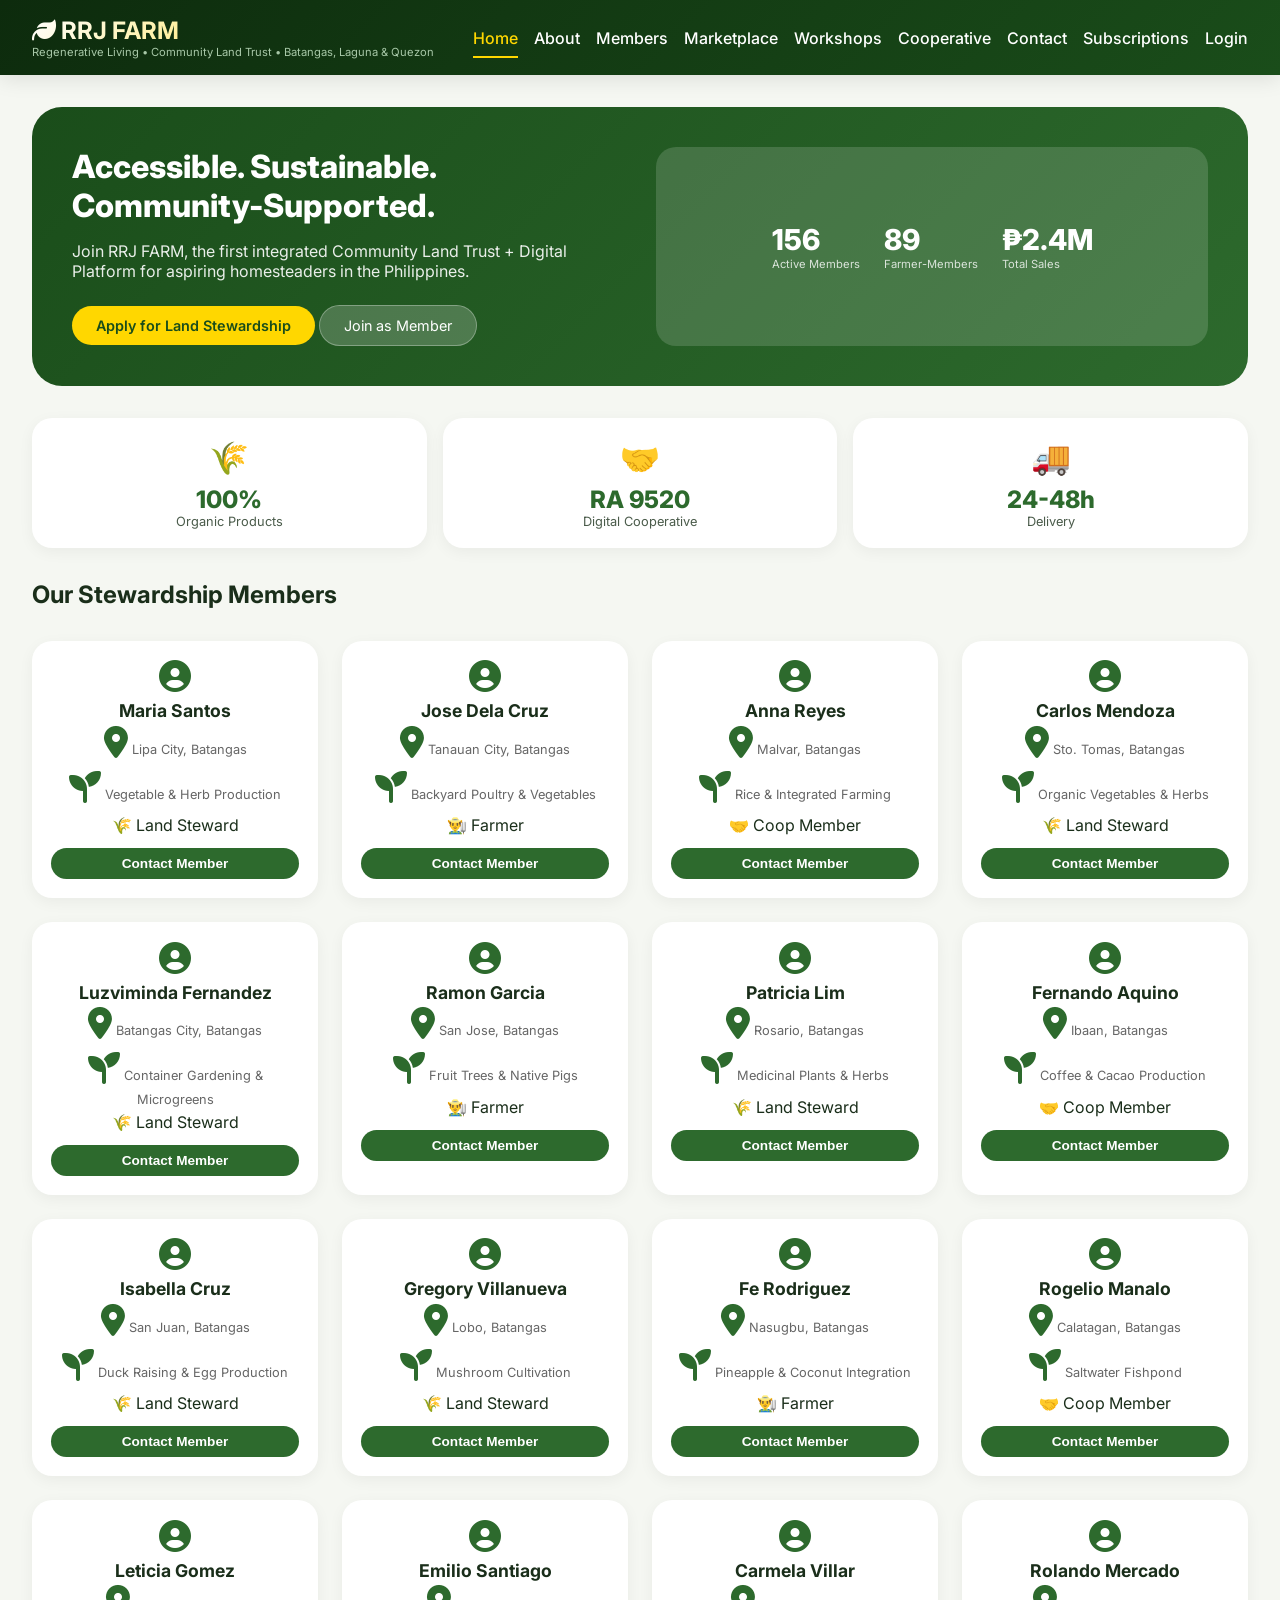
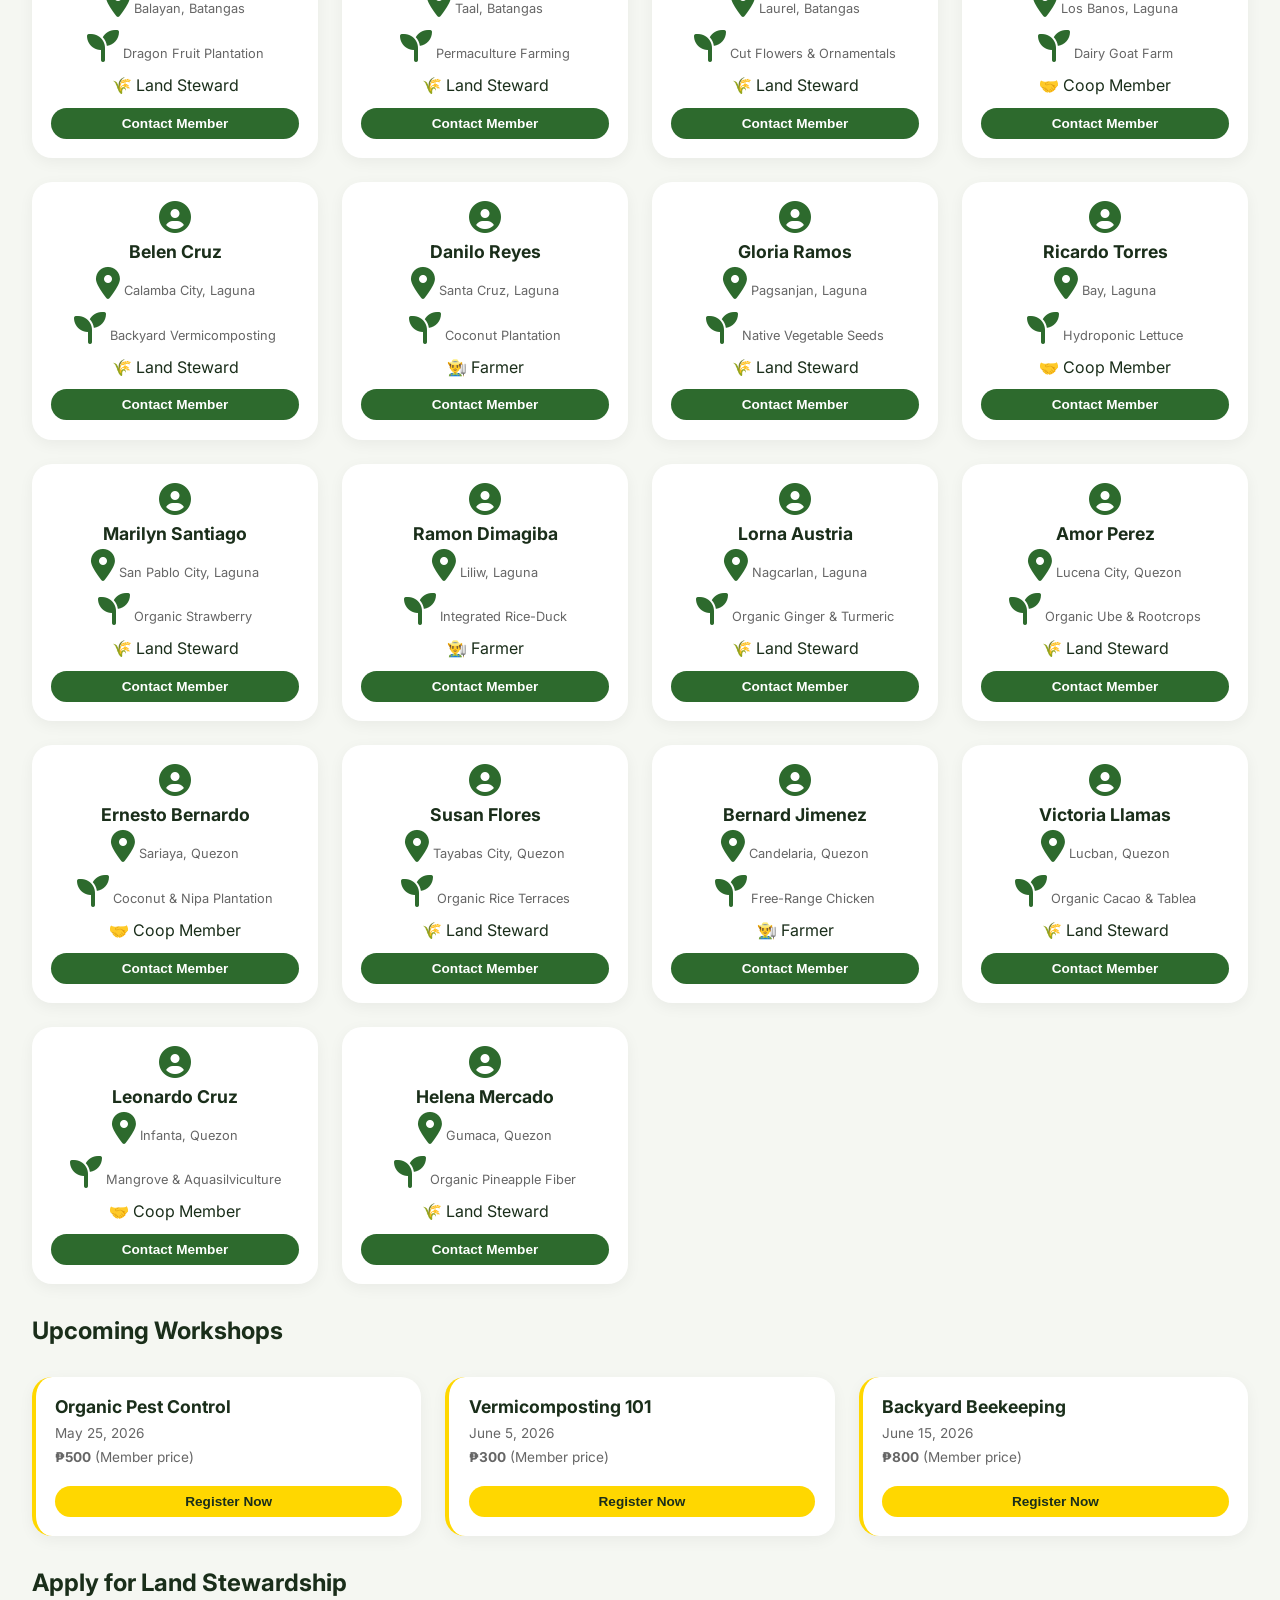
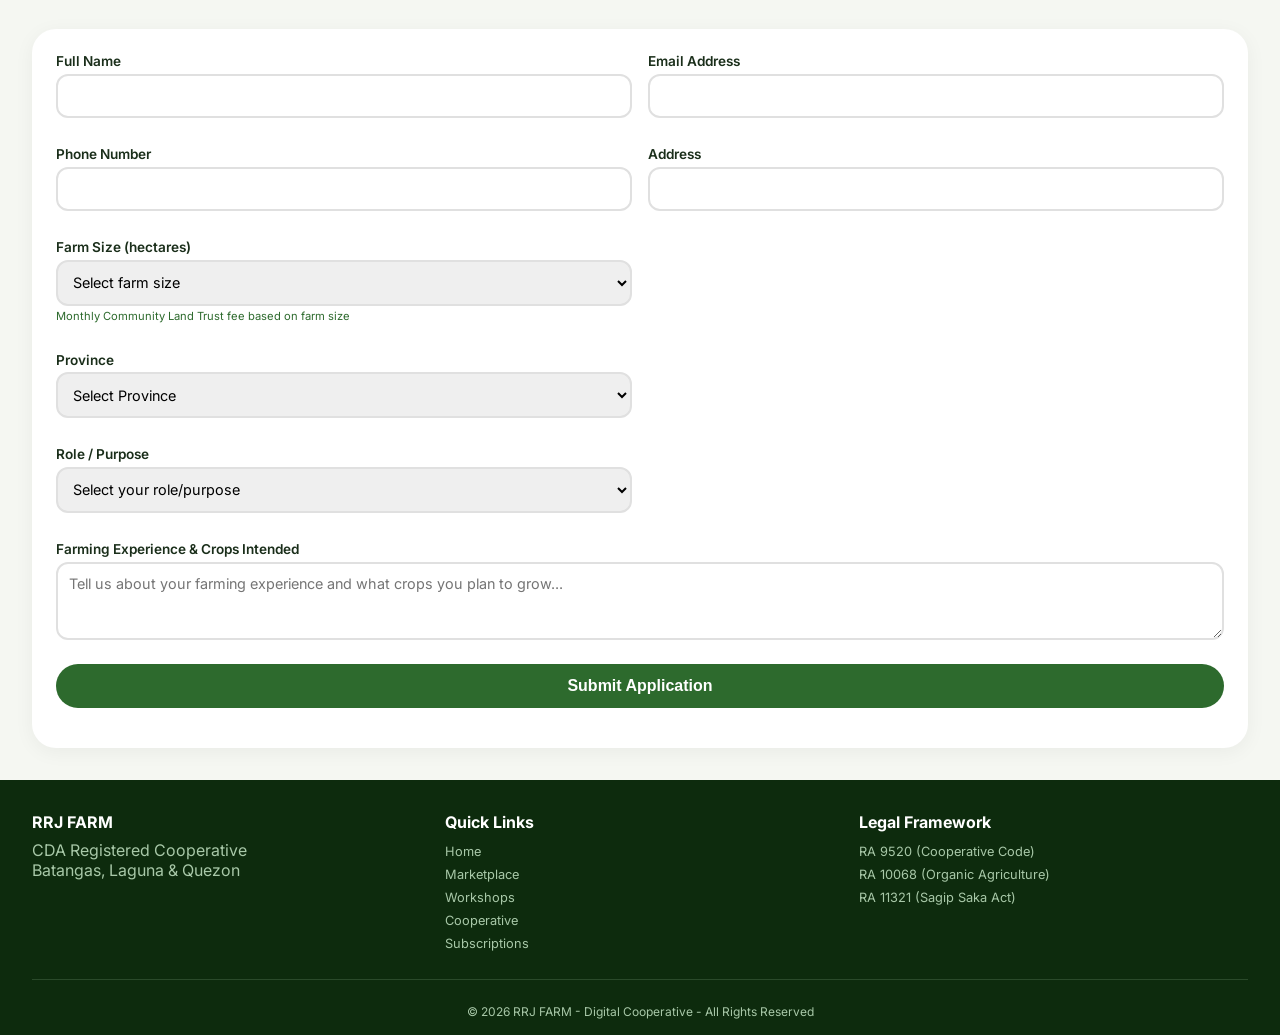
==== commit e94d5264: "Update index.html" ====
--- a/index.html
+++ b/index.html
@@ -127,6 +127,7 @@
                     <ul>
                         <li><a href="index.html" class="active">Home</a></li>
                         <li><a href="about.html">About</a></li>
+                        <li><a href="index.html#members">Members</a></li>
                         <li><a href="marketplace.html">Marketplace</a></li>
                         <li><a href="workshops.html">Workshops</a></li>
                         <li><a href="cooperative.html">Cooperative</a></li>
@@ -315,10 +316,37 @@
             }
         }
 
-        const members = [
-            { name: "Maria Santos", location: "Lipa City, Batangas", farmType: "Organic Vegetables", role: "land_steward" },
-            { name: "Jose Dela Cruz", location: "Tanauan, Batangas", farmType: "Rice Production", role: "farmer" },
-            { name: "Anna Reyes", location: "Los Banos, Laguna", farmType: "Dairy Goats", role: "coop_member" }
+                const members = [
+            { name: "Maria Santos", location: "Lipa City, Batangas", farmType: "Vegetable & Herb Production", role: "land_steward" },
+            { name: "Jose Dela Cruz", location: "Tanauan City, Batangas", farmType: "Backyard Poultry & Vegetables", role: "farmer" },
+            { name: "Anna Reyes", location: "Malvar, Batangas", farmType: "Rice & Integrated Farming", role: "coop_member" },
+            { name: "Carlos Mendoza", location: "Sto. Tomas, Batangas", farmType: "Organic Vegetables & Herbs", role: "land_steward" },
+            { name: "Luzviminda Fernandez", location: "Batangas City, Batangas", farmType: "Container Gardening & Microgreens", role: "land_steward" },
+            { name: "Ramon Garcia", location: "San Jose, Batangas", farmType: "Fruit Trees & Native Pigs", role: "farmer" },
+            { name: "Patricia Lim", location: "Rosario, Batangas", farmType: "Medicinal Plants & Herbs", role: "land_steward" },
+            { name: "Fernando Aquino", location: "Ibaan, Batangas", farmType: "Coffee & Cacao Production", role: "coop_member" },
+            { name: "Isabella Cruz", location: "San Juan, Batangas", farmType: "Duck Raising & Egg Production", role: "land_steward" },
+            { name: "Gregory Villanueva", location: "Lobo, Batangas", farmType: "Mushroom Cultivation", role: "land_steward" },
+            { name: "Fe Rodriguez", location: "Nasugbu, Batangas", farmType: "Pineapple & Coconut Integration", role: "farmer" },
+            { name: "Rogelio Manalo", location: "Calatagan, Batangas", farmType: "Saltwater Fishpond", role: "coop_member" },
+            { name: "Leticia Gomez", location: "Balayan, Batangas", farmType: "Dragon Fruit Plantation", role: "land_steward" },
+            { name: "Emilio Santiago", location: "Taal, Batangas", farmType: "Permaculture Farming", role: "land_steward" },
+            { name: "Carmela Villar", location: "Laurel, Batangas", farmType: "Cut Flowers & Ornamentals", role: "land_steward" },
+            { name: "Rolando Mercado", location: "Los Banos, Laguna", farmType: "Dairy Goat Farm", role: "coop_member" },
+            { name: "Belen Cruz", location: "Calamba City, Laguna", farmType: "Backyard Vermicomposting", role: "land_steward" },
+            { name: "Danilo Reyes", location: "Santa Cruz, Laguna", farmType: "Coconut Plantation", role: "farmer" },
+            { name: "Gloria Ramos", location: "Pagsanjan, Laguna", farmType: "Native Vegetable Seeds", role: "land_steward" },
+            { name: "Ricardo Torres", location: "Bay, Laguna", farmType: "Hydroponic Lettuce", role: "coop_member" },
+            { name: "Marilyn Santiago", location: "San Pablo City, Laguna", farmType: "Organic Strawberry", role: "land_steward" },
+            { name: "Ramon Dimagiba", location: "Liliw, Laguna", farmType: "Integrated Rice-Duck", role: "farmer" },
+            { name: "Lorna Austria", location: "Nagcarlan, Laguna", farmType: "Organic Ginger & Turmeric", role: "land_steward" },
+            { name: "Amor Perez", location: "Lucena City, Quezon", farmType: "Organic Ube & Rootcrops", role: "land_steward" },
+            { name: "Ernesto Bernardo", location: "Sariaya, Quezon", farmType: "Coconut & Nipa Plantation", role: "coop_member" },
+            { name: "Susan Flores", location: "Tayabas City, Quezon", farmType: "Organic Rice Terraces", role: "land_steward" },
+            { name: "Bernard Jimenez", location: "Candelaria, Quezon", farmType: "Free-Range Chicken", role: "farmer" },
+            { name: "Victoria Llamas", location: "Lucban, Quezon", farmType: "Organic Cacao & Tablea", role: "land_steward" },
+            { name: "Leonardo Cruz", location: "Infanta, Quezon", farmType: "Mangrove & Aquasilviculture", role: "coop_member" },
+            { name: "Helena Mercado", location: "Gumaca, Quezon", farmType: "Organic Pineapple Fiber", role: "land_steward" }
         ];
         
         const workshopsList = [
@@ -343,13 +371,17 @@
             setTimeout(() => t.style.display = 'none', 3000); 
         }
         
-        function loadMembers() {
-            document.getElementById('memberGrid').innerHTML = members.map(m => `
+                function loadMembers() {
+            const memberGrid = document.getElementById('memberGrid');
+            if (!memberGrid) return;
+            
+            memberGrid.innerHTML = members.map(m => `
                 <div class="member-card">
                     <i class="fas fa-user-circle"></i>
                     <h3>${m.name}</h3>
-                    <p>${m.location}</p>
-                    <p>${m.farmType}</p>
+                    <p><i class="fas fa-map-marker-alt"></i> ${m.location}</p>
+                    <p><i class="fas fa-seedling"></i> ${m.farmType}</p>
+                    <span class="member-role">${m.role === 'land_steward' ? '🌾 Land Steward' : m.role === 'farmer' ? '👨‍🌾 Farmer' : '🤝 Coop Member'}</span>
                     <button class="btn-contact" onclick="handleContactMember('${m.name}')">Contact Member</button>
                 </div>
             `).join('');
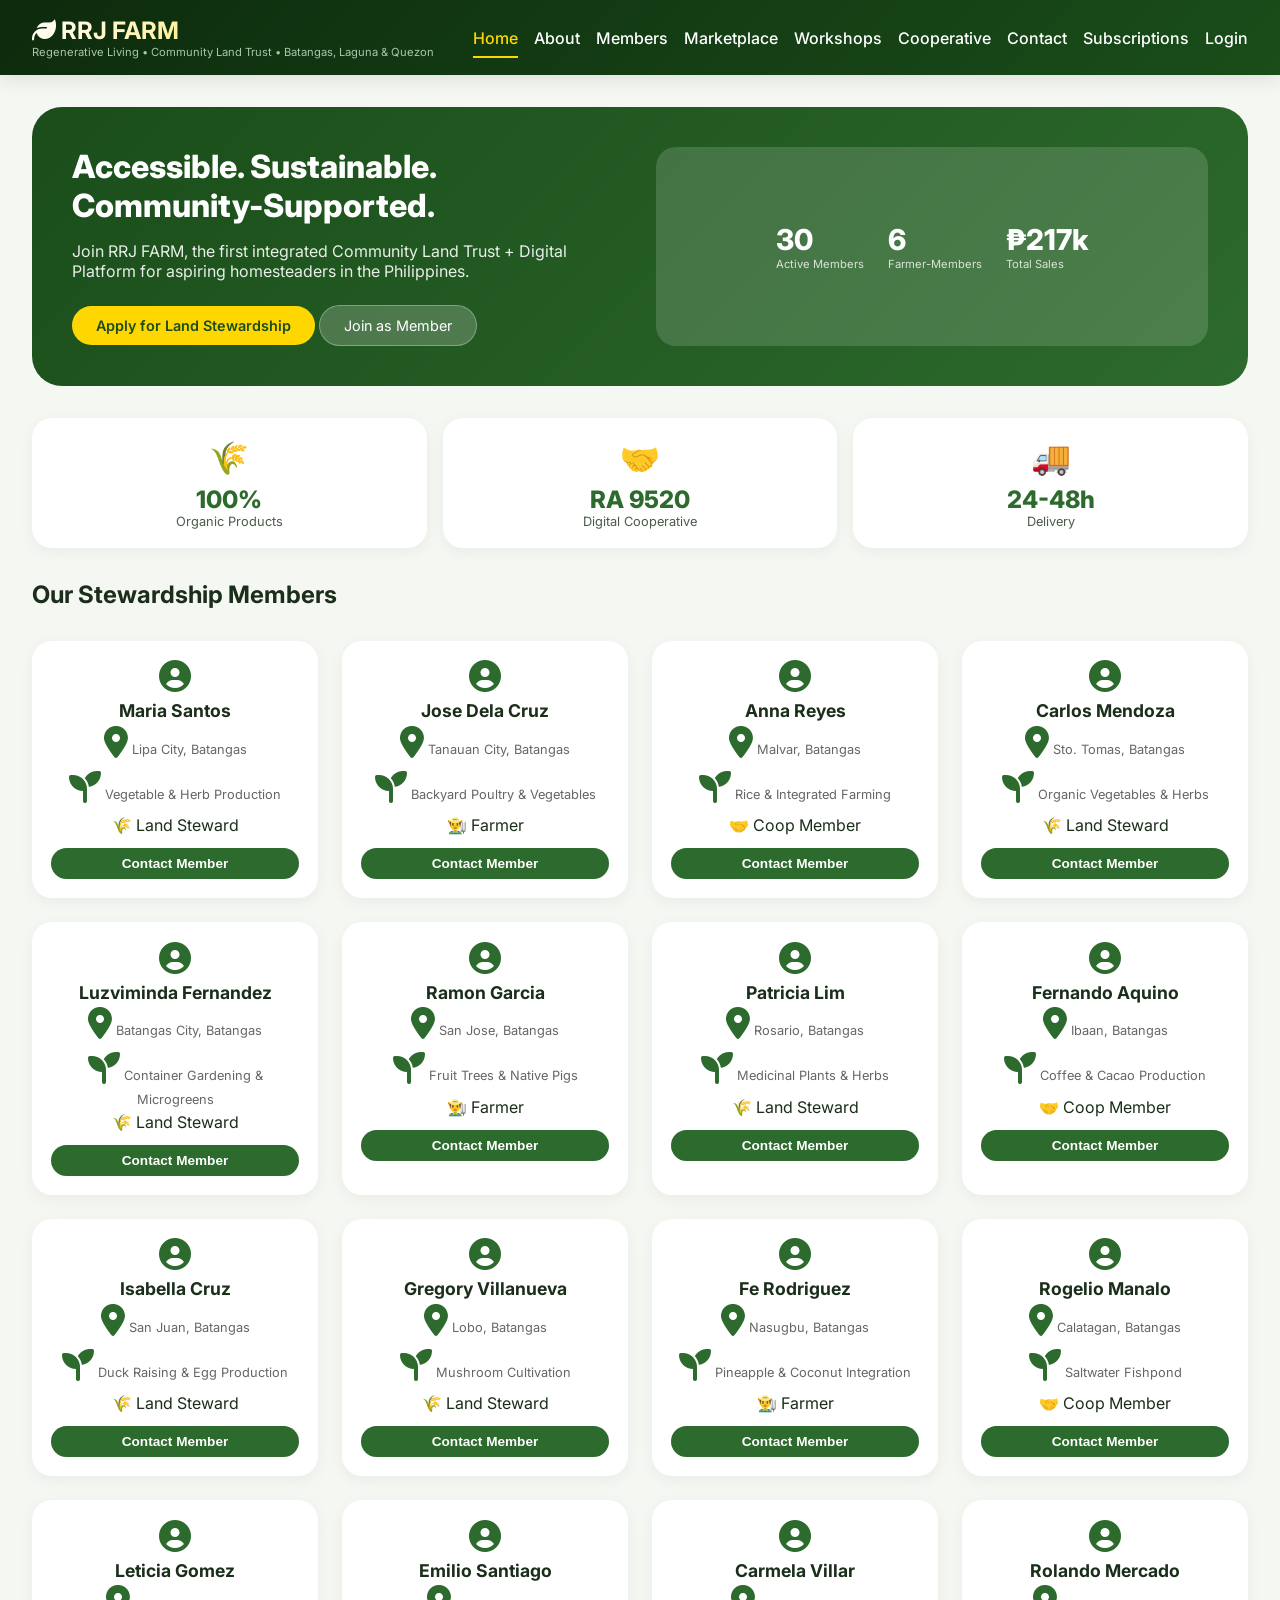
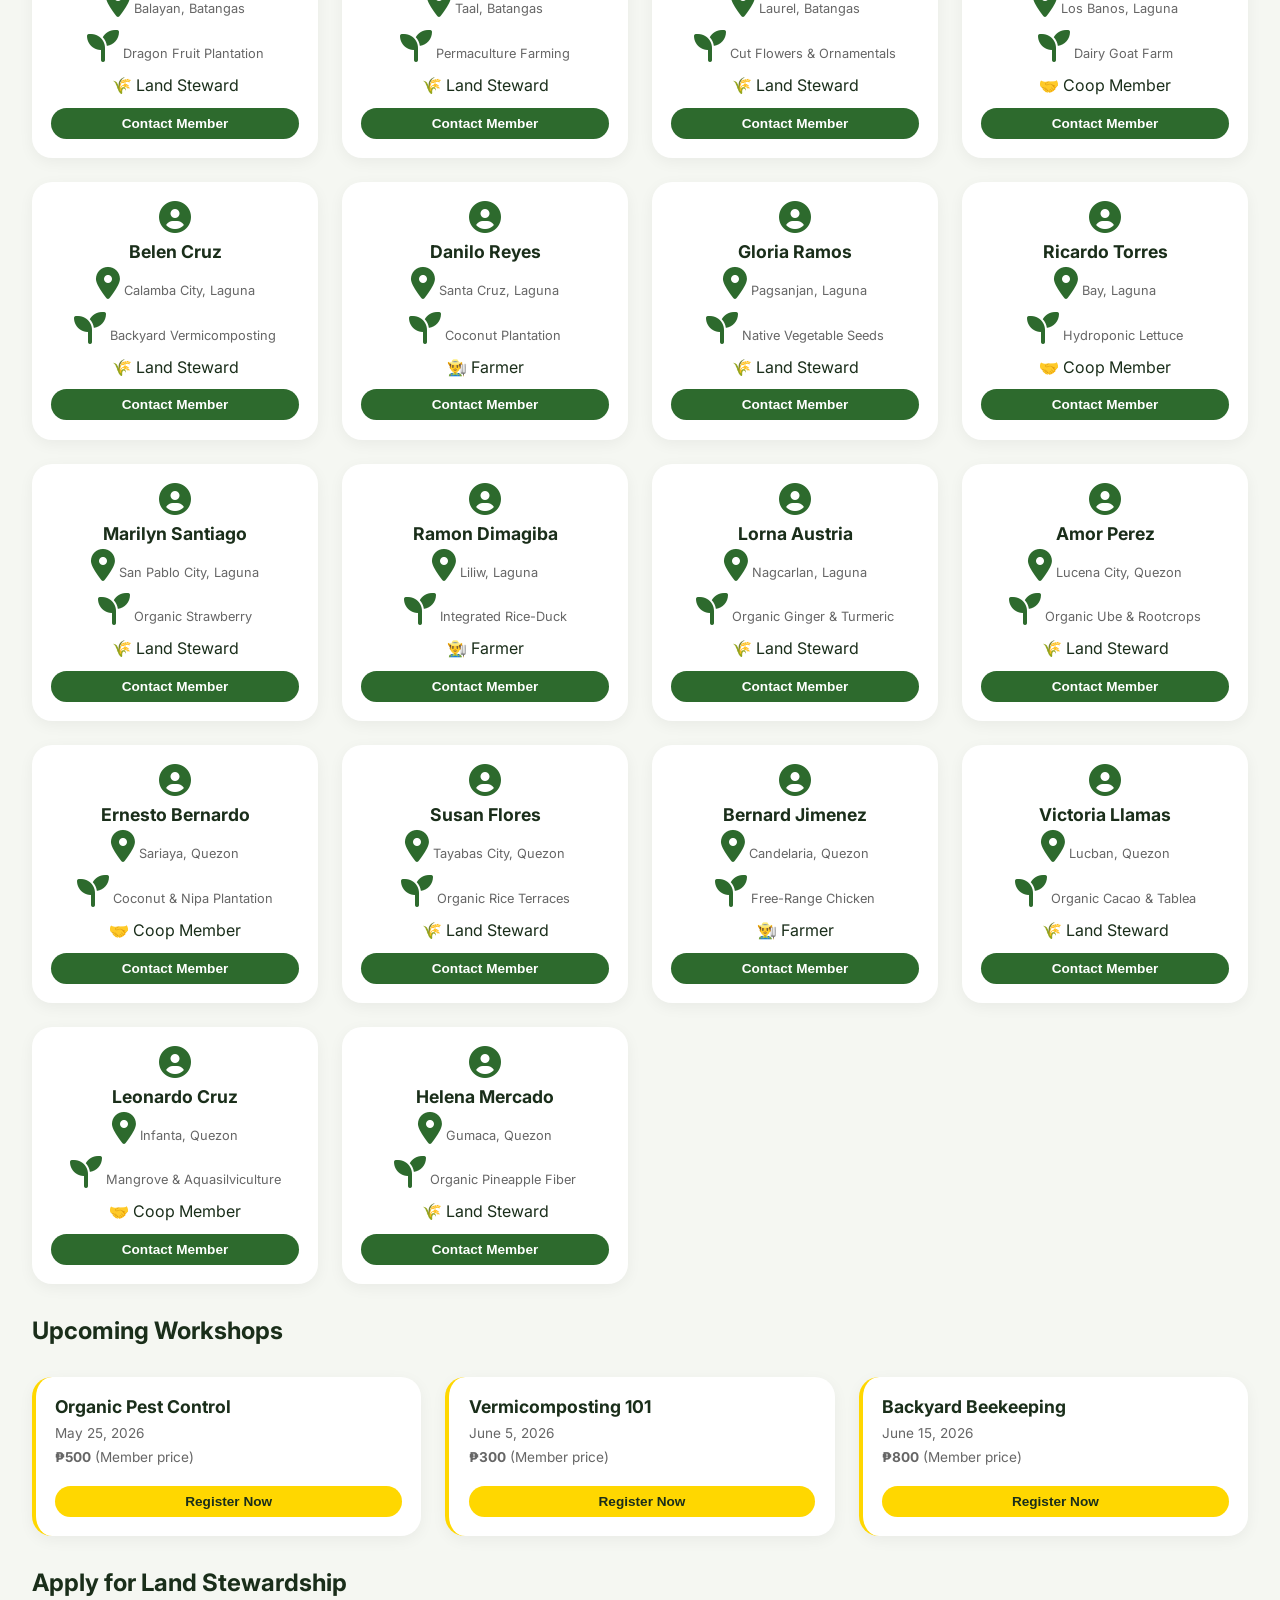
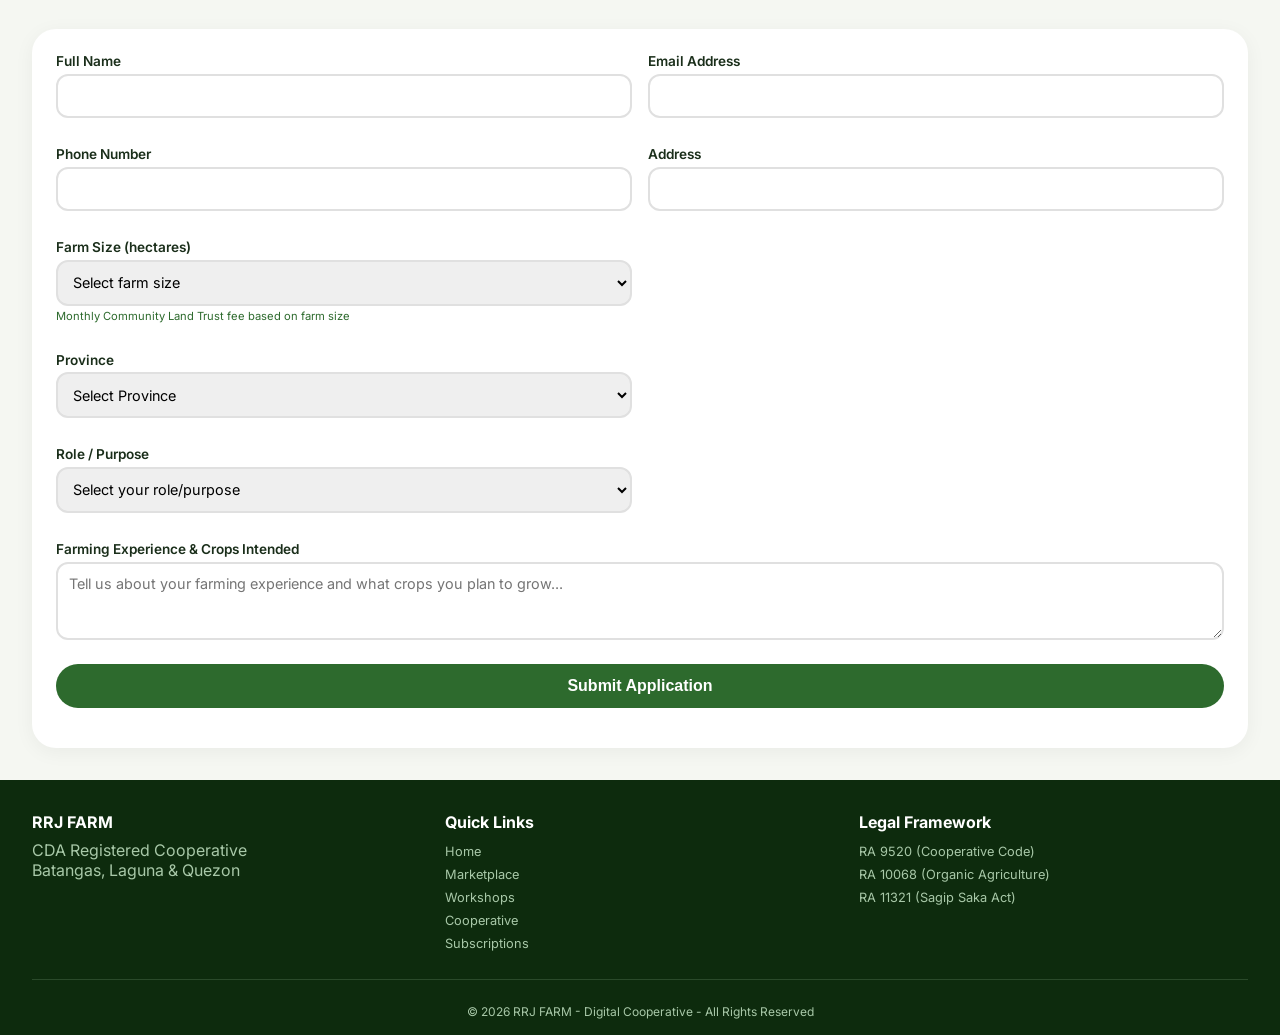
==== commit 5ce21d70: "Update index.html" ====
--- a/index.html
+++ b/index.html
@@ -153,9 +153,9 @@
                         </div>
                     </div>
                     <div class="hero-stats">
-                        <div class="hero-stat"><div class="number">156</div><div class="label">Active Members</div></div>
-                        <div class="hero-stat"><div class="number">89</div><div class="label">Farmer-Members</div></div>
-                        <div class="hero-stat"><div class="number">₱2.4M</div><div class="label">Total Sales</div></div>
+                        <div class="hero-stat"><div class="number">30</div><div class="label">Active Members</div></div>
+                        <div class="hero-stat"><div class="number">6</div><div class="label">Farmer-Members</div></div>
+                        <div class="hero-stat"><div class="number">₱217k</div><div class="label">Total Sales</div></div>
                     </div>
                 </div>
             </div>
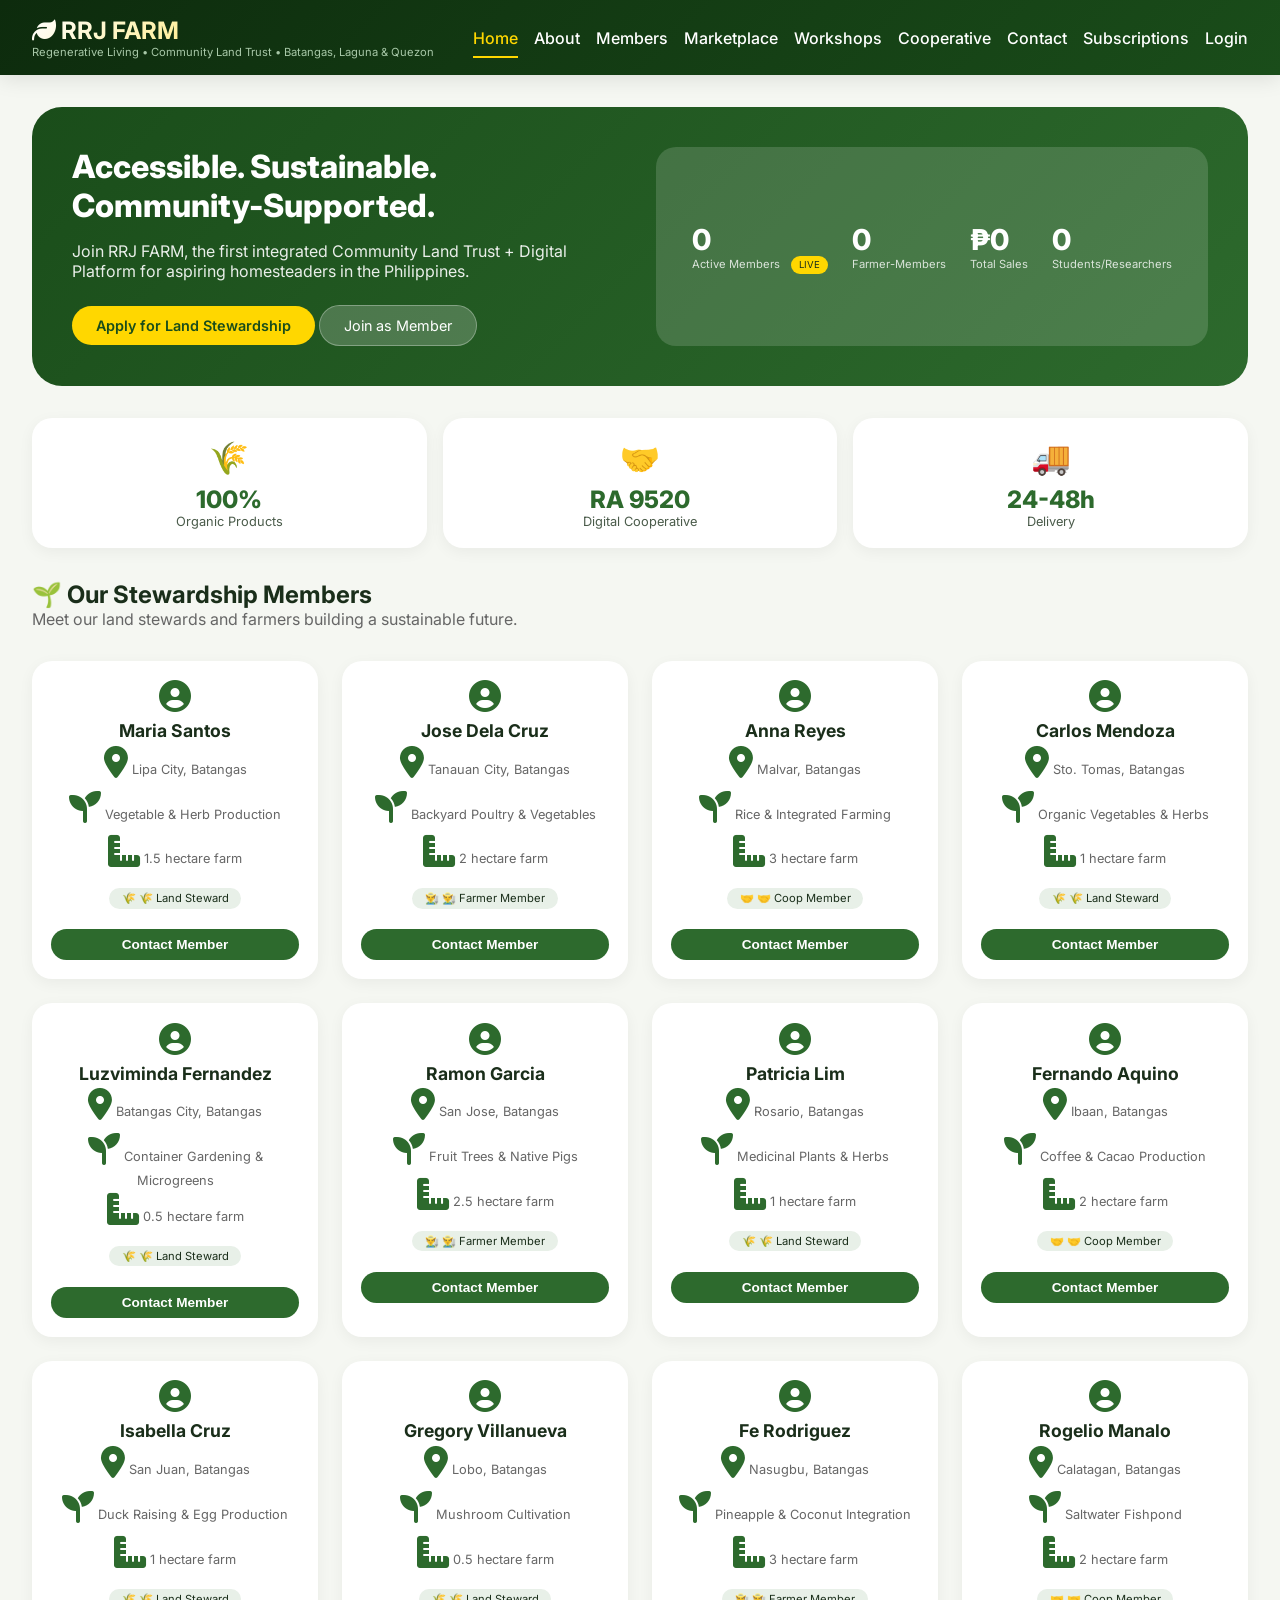
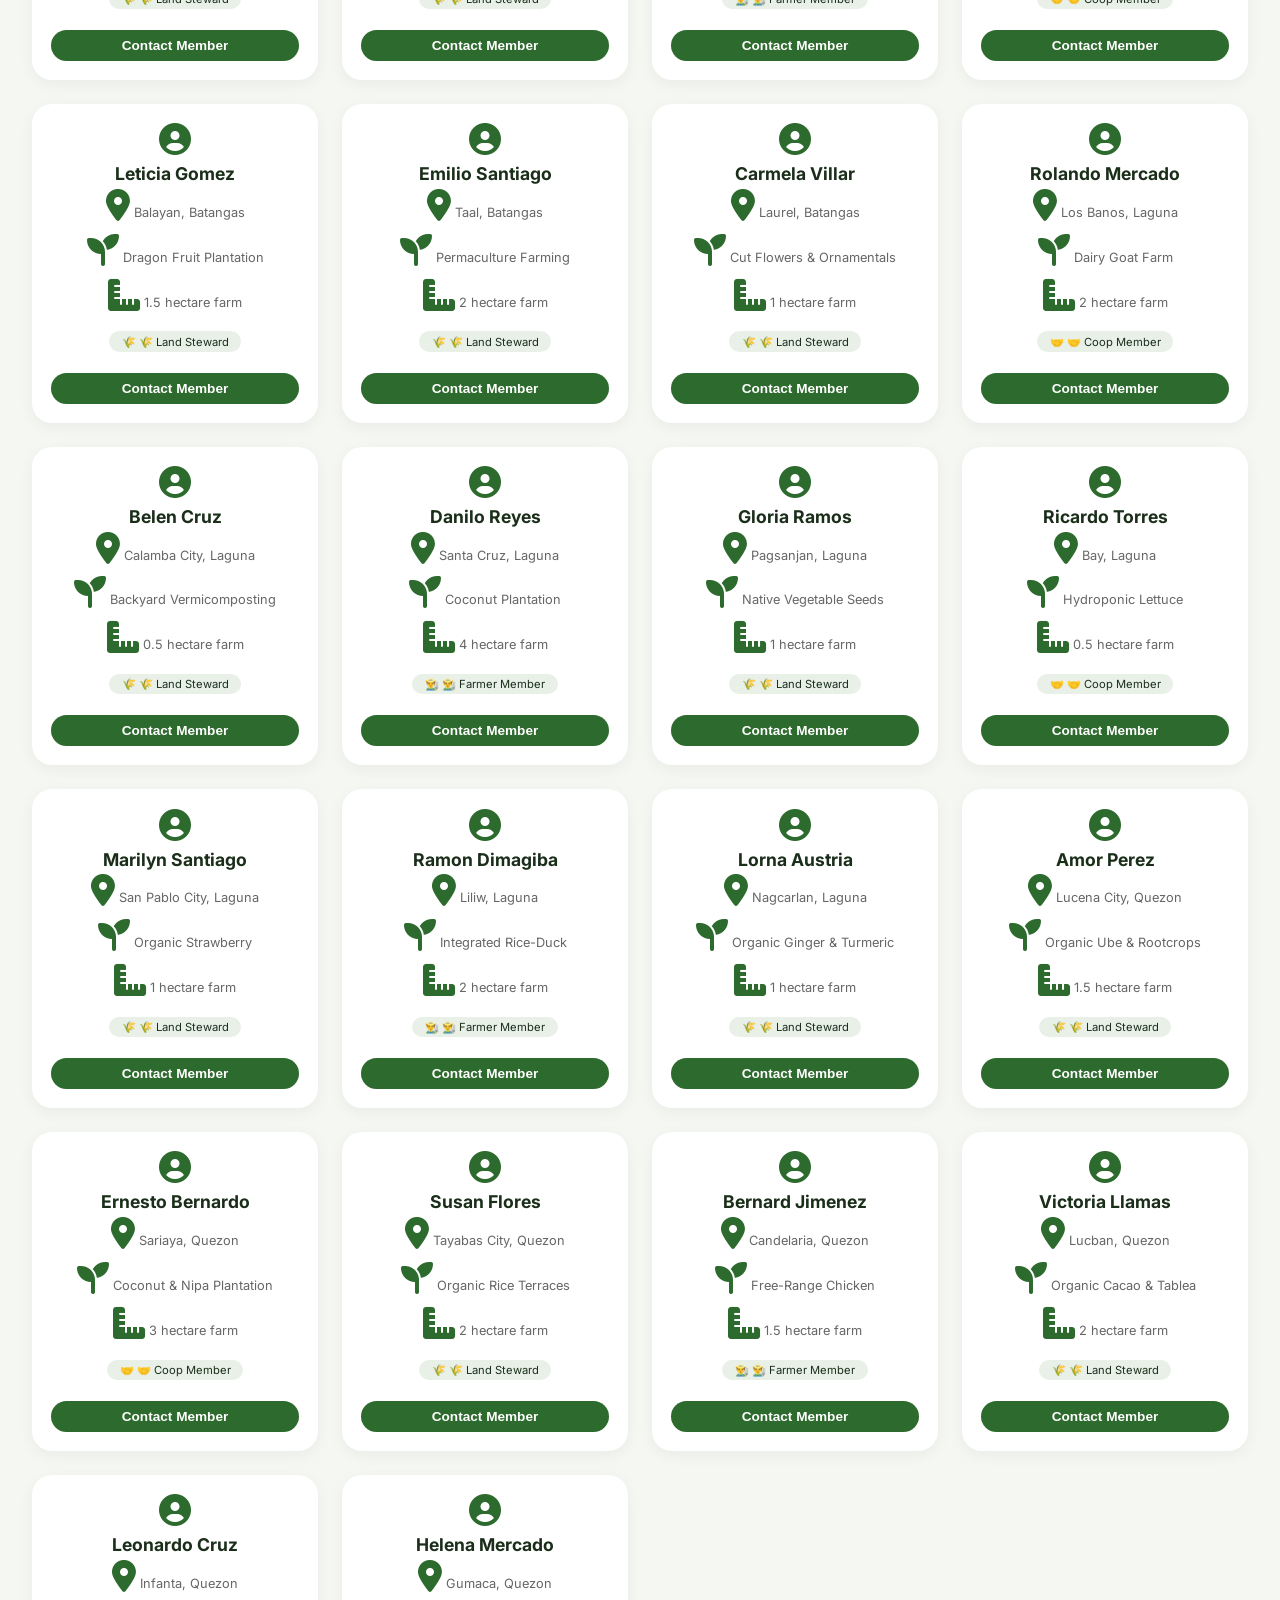
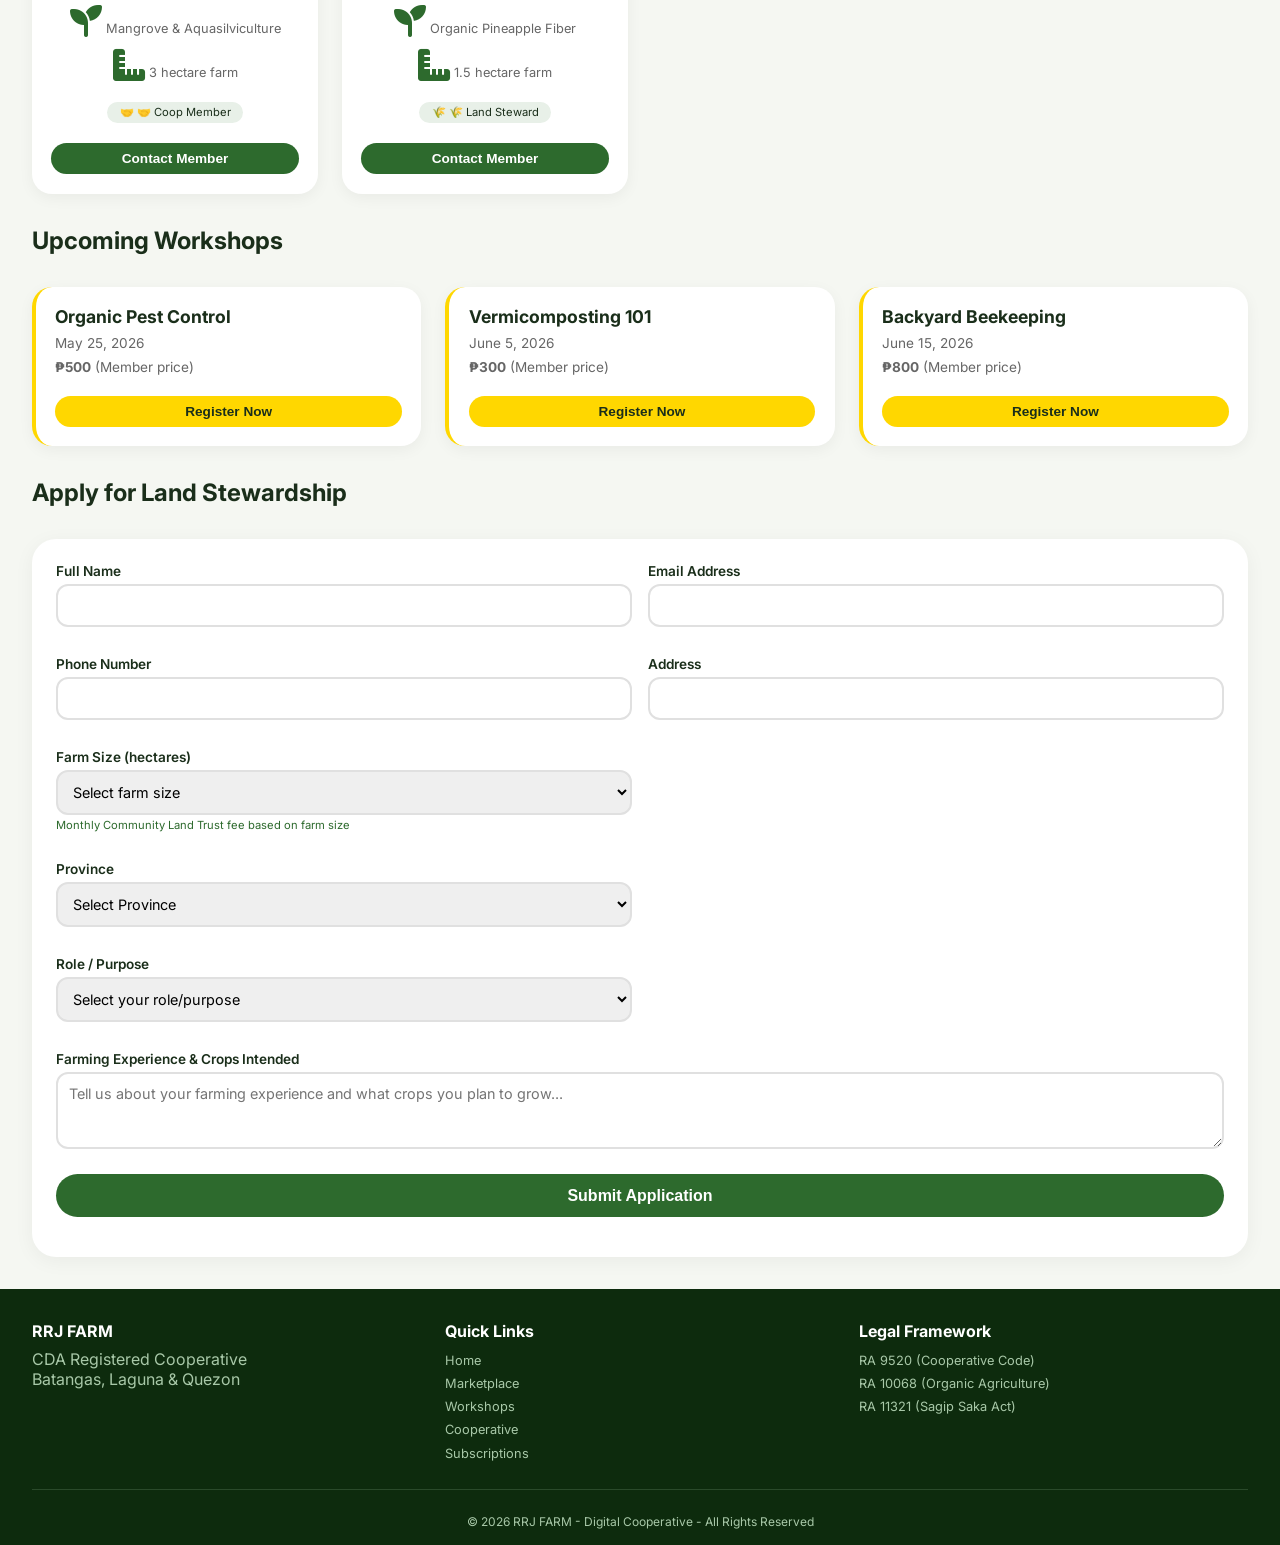
==== commit c037e830: "Update index.html" ====
--- a/index.html
+++ b/index.html
@@ -19,7 +19,6 @@
         .nav-menu a { color: white; text-decoration: none; font-weight: 500; transition: all 0.3s; padding: 0.5rem 0; }
         .nav-menu a:hover, .nav-menu a.active { color: #ffd700; border-bottom: 2px solid #ffd700; }
         
-        /* Login Reminder Modal */
         .reminder-modal { display: none; position: fixed; top: 0; left: 0; width: 100%; height: 100%; background: rgba(0,0,0,0.8); backdrop-filter: blur(5px); z-index: 3000; justify-content: center; align-items: center; }
         .reminder-modal.active { display: flex; }
         .reminder-content { background: white; border-radius: 32px; max-width: 400px; width: 90%; padding: 1.5rem; text-align: center; animation: fadeUp 0.3s ease; }
@@ -38,6 +37,7 @@
         .hero-stats { display: flex; gap: 1.5rem; background: rgba(255,255,255,0.15); border-radius: 20px; padding: 1.2rem; justify-content: center; align-items: center; flex-wrap: wrap; }
         .hero-stat .number { font-size: 1.8rem; font-weight: 800; color: white; }
         .hero-stat .label { font-size: 0.7rem; color: rgba(255,255,255,0.8); }
+        .live-badge { background: #ffd700; color: #1a2e1a; font-size: 0.6rem; padding: 0.2rem 0.5rem; border-radius: 20px; margin-left: 0.5rem; vertical-align: middle; }
         
         .stats-premium { display: grid; grid-template-columns: repeat(auto-fit, minmax(180px, 1fr)); gap: 1rem; margin: 2rem 0; }
         .stat-card { background: white; padding: 1.2rem; border-radius: 20px; text-align: center; box-shadow: 0 4px 15px rgba(0,0,0,0.05); transition: all 0.3s; }
@@ -47,10 +47,13 @@
         .stat-icon { font-size: 2rem; margin-bottom: 0.5rem; }
         
         .member-grid { display: grid; grid-template-columns: repeat(auto-fill, minmax(280px, 1fr)); gap: 1.5rem; margin: 2rem 0; }
-        .member-card { background: white; border-radius: 20px; overflow: hidden; box-shadow: 0 4px 15px rgba(0,0,0,0.05); padding: 1.2rem; text-align: center; }
+        .member-card { background: white; border-radius: 20px; overflow: hidden; box-shadow: 0 4px 15px rgba(0,0,0,0.05); padding: 1.2rem; text-align: center; position: relative; }
         .member-card i { font-size: 2rem; color: #2d6a2d; margin-bottom: 0.5rem; }
         .member-card h3 { font-size: 1.1rem; margin-bottom: 0.3rem; }
         .member-card p { font-size: 0.8rem; color: #666; margin-bottom: 0.3rem; }
+        .member-role { display: inline-block; background: #e8f0e8; padding: 0.2rem 0.8rem; border-radius: 20px; font-size: 0.7rem; margin: 0.5rem 0; }
+        .approved-badge { background: #28a745; color: white; font-size: 0.6rem; padding: 0.2rem 0.5rem; border-radius: 20px; margin-left: 0.5rem; }
+        .new-badge { position: absolute; top: 10px; right: 10px; background: #ffc107; color: #1a2e1a; font-size: 0.6rem; padding: 0.2rem 0.5rem; border-radius: 20px; font-weight: bold; }
         
         .workshop-grid { display: grid; grid-template-columns: repeat(auto-fit, minmax(280px, 1fr)); gap: 1.5rem; margin: 2rem 0; }
         .workshop-card { background: white; border-radius: 20px; padding: 1.2rem; border-left: 4px solid #ffd700; box-shadow: 0 4px 15px rgba(0,0,0,0.05); }
@@ -67,7 +70,6 @@
         .full-width { grid-column: span 2; }
         .btn-submit-white { background: #2d6a2d; color: white; padding: 0.8rem; border: none; border-radius: 50px; font-weight: 700; cursor: pointer; width: 100%; font-size: 1rem; margin-top: 0.5rem; }
         
-        /* Location Dropdown */
         .location-row { display: grid; grid-template-columns: 1fr 1fr; gap: 1rem; }
         .price-note { font-size: 0.7rem; color: #2d6a2d; margin-top: 0.2rem; }
         
@@ -81,7 +83,6 @@
         @keyframes fadeUp { from { transform: translateY(30px); opacity: 0; } to { transform: translateY(0); opacity: 1; } }
         @keyframes slideInRight { from { transform: translateX(100px); opacity: 0; } to { transform: translateX(0); opacity: 1; } }
         
-        /* Mobile Responsive Fixes */
         @media (max-width: 900px) { 
             .container { padding: 0 1rem; }
             .hero-grid { grid-template-columns: 1fr; text-align: center; padding: 1.5rem; }
@@ -127,7 +128,7 @@
                     <ul>
                         <li><a href="index.html" class="active">Home</a></li>
                         <li><a href="about.html">About</a></li>
-                        <li><a href="index.html#members">Members</a></li>
+                        <li><a href="#members">Members</a></li>
                         <li><a href="marketplace.html">Marketplace</a></li>
                         <li><a href="workshops.html">Workshops</a></li>
                         <li><a href="cooperative.html">Cooperative</a></li>
@@ -153,9 +154,10 @@
                         </div>
                     </div>
                     <div class="hero-stats">
-                        <div class="hero-stat"><div class="number">30</div><div class="label">Active Members</div></div>
-                        <div class="hero-stat"><div class="number">6</div><div class="label">Farmer-Members</div></div>
-                        <div class="hero-stat"><div class="number">₱217k</div><div class="label">Total Sales</div></div>
+                        <div class="hero-stat"><div class="number" id="liveActiveMembers">0</div><div class="label">Active Members <span class="live-badge">LIVE</span></div></div>
+                        <div class="hero-stat"><div class="number" id="liveFarmerMembers">0</div><div class="label">Farmer-Members</div></div>
+                        <div class="hero-stat"><div class="number" id="liveTotalSales">₱0</div><div class="label">Total Sales</div></div>
+                        <div class="hero-stat"><div class="number" id="liveStudentsCount">0</div><div class="label">Students/Researchers</div></div>
                     </div>
                 </div>
             </div>
@@ -167,7 +169,8 @@
             </div>
 
             <section id="members">
-                <h2>Our Stewardship Members</h2>
+                <h2>🌱 Our Stewardship Members</h2>
+                <p style="margin-bottom: 1rem; color: #666;">Meet our land stewards and farmers building a sustainable future.</p>
                 <div class="member-grid" id="memberGrid"></div>
             </section>
 
@@ -242,7 +245,6 @@
         </div>
     </main>
 
-    <!-- LOGIN REMINDER MODAL -->
     <div id="reminderModal" class="reminder-modal">
         <div class="reminder-content">
             <div class="reminder-icon">⚠️</div>
@@ -269,7 +271,7 @@
     <div id="successToast" class="success-toast"></div>
 
     <script>
-        // Complete Municipality List by Province
+        // ============ COMPLETE MUNICIPALITY DATA ============
         const municipalitiesData = {
             Batangas: [
                 "Agoncillo", "Alitagtag", "Balayan", "Balete", "Batangas City", "Bauan", "Calaca", "Calatagan", 
@@ -316,37 +318,38 @@
             }
         }
 
-                const members = [
-            { name: "Maria Santos", location: "Lipa City, Batangas", farmType: "Vegetable & Herb Production", role: "land_steward" },
-            { name: "Jose Dela Cruz", location: "Tanauan City, Batangas", farmType: "Backyard Poultry & Vegetables", role: "farmer" },
-            { name: "Anna Reyes", location: "Malvar, Batangas", farmType: "Rice & Integrated Farming", role: "coop_member" },
-            { name: "Carlos Mendoza", location: "Sto. Tomas, Batangas", farmType: "Organic Vegetables & Herbs", role: "land_steward" },
-            { name: "Luzviminda Fernandez", location: "Batangas City, Batangas", farmType: "Container Gardening & Microgreens", role: "land_steward" },
-            { name: "Ramon Garcia", location: "San Jose, Batangas", farmType: "Fruit Trees & Native Pigs", role: "farmer" },
-            { name: "Patricia Lim", location: "Rosario, Batangas", farmType: "Medicinal Plants & Herbs", role: "land_steward" },
-            { name: "Fernando Aquino", location: "Ibaan, Batangas", farmType: "Coffee & Cacao Production", role: "coop_member" },
-            { name: "Isabella Cruz", location: "San Juan, Batangas", farmType: "Duck Raising & Egg Production", role: "land_steward" },
-            { name: "Gregory Villanueva", location: "Lobo, Batangas", farmType: "Mushroom Cultivation", role: "land_steward" },
-            { name: "Fe Rodriguez", location: "Nasugbu, Batangas", farmType: "Pineapple & Coconut Integration", role: "farmer" },
-            { name: "Rogelio Manalo", location: "Calatagan, Batangas", farmType: "Saltwater Fishpond", role: "coop_member" },
-            { name: "Leticia Gomez", location: "Balayan, Batangas", farmType: "Dragon Fruit Plantation", role: "land_steward" },
-            { name: "Emilio Santiago", location: "Taal, Batangas", farmType: "Permaculture Farming", role: "land_steward" },
-            { name: "Carmela Villar", location: "Laurel, Batangas", farmType: "Cut Flowers & Ornamentals", role: "land_steward" },
-            { name: "Rolando Mercado", location: "Los Banos, Laguna", farmType: "Dairy Goat Farm", role: "coop_member" },
-            { name: "Belen Cruz", location: "Calamba City, Laguna", farmType: "Backyard Vermicomposting", role: "land_steward" },
-            { name: "Danilo Reyes", location: "Santa Cruz, Laguna", farmType: "Coconut Plantation", role: "farmer" },
-            { name: "Gloria Ramos", location: "Pagsanjan, Laguna", farmType: "Native Vegetable Seeds", role: "land_steward" },
-            { name: "Ricardo Torres", location: "Bay, Laguna", farmType: "Hydroponic Lettuce", role: "coop_member" },
-            { name: "Marilyn Santiago", location: "San Pablo City, Laguna", farmType: "Organic Strawberry", role: "land_steward" },
-            { name: "Ramon Dimagiba", location: "Liliw, Laguna", farmType: "Integrated Rice-Duck", role: "farmer" },
-            { name: "Lorna Austria", location: "Nagcarlan, Laguna", farmType: "Organic Ginger & Turmeric", role: "land_steward" },
-            { name: "Amor Perez", location: "Lucena City, Quezon", farmType: "Organic Ube & Rootcrops", role: "land_steward" },
-            { name: "Ernesto Bernardo", location: "Sariaya, Quezon", farmType: "Coconut & Nipa Plantation", role: "coop_member" },
-            { name: "Susan Flores", location: "Tayabas City, Quezon", farmType: "Organic Rice Terraces", role: "land_steward" },
-            { name: "Bernard Jimenez", location: "Candelaria, Quezon", farmType: "Free-Range Chicken", role: "farmer" },
-            { name: "Victoria Llamas", location: "Lucban, Quezon", farmType: "Organic Cacao & Tablea", role: "land_steward" },
-            { name: "Leonardo Cruz", location: "Infanta, Quezon", farmType: "Mangrove & Aquasilviculture", role: "coop_member" },
-            { name: "Helena Mercado", location: "Gumaca, Quezon", farmType: "Organic Pineapple Fiber", role: "land_steward" }
+        // ============ COMPLETE LIST OF EXISTING STEWARD MEMBERS (PRESERVED) ============
+        const existingStewardMembers = [
+            { name: "Maria Santos", location: "Lipa City, Batangas", farmType: "Vegetable & Herb Production", role: "land_steward", lotSize: "1.5" },
+            { name: "Jose Dela Cruz", location: "Tanauan City, Batangas", farmType: "Backyard Poultry & Vegetables", role: "farmer", lotSize: "2" },
+            { name: "Anna Reyes", location: "Malvar, Batangas", farmType: "Rice & Integrated Farming", role: "coop_member", lotSize: "3" },
+            { name: "Carlos Mendoza", location: "Sto. Tomas, Batangas", farmType: "Organic Vegetables & Herbs", role: "land_steward", lotSize: "1" },
+            { name: "Luzviminda Fernandez", location: "Batangas City, Batangas", farmType: "Container Gardening & Microgreens", role: "land_steward", lotSize: "0.5" },
+            { name: "Ramon Garcia", location: "San Jose, Batangas", farmType: "Fruit Trees & Native Pigs", role: "farmer", lotSize: "2.5" },
+            { name: "Patricia Lim", location: "Rosario, Batangas", farmType: "Medicinal Plants & Herbs", role: "land_steward", lotSize: "1" },
+            { name: "Fernando Aquino", location: "Ibaan, Batangas", farmType: "Coffee & Cacao Production", role: "coop_member", lotSize: "2" },
+            { name: "Isabella Cruz", location: "San Juan, Batangas", farmType: "Duck Raising & Egg Production", role: "land_steward", lotSize: "1" },
+            { name: "Gregory Villanueva", location: "Lobo, Batangas", farmType: "Mushroom Cultivation", role: "land_steward", lotSize: "0.5" },
+            { name: "Fe Rodriguez", location: "Nasugbu, Batangas", farmType: "Pineapple & Coconut Integration", role: "farmer", lotSize: "3" },
+            { name: "Rogelio Manalo", location: "Calatagan, Batangas", farmType: "Saltwater Fishpond", role: "coop_member", lotSize: "2" },
+            { name: "Leticia Gomez", location: "Balayan, Batangas", farmType: "Dragon Fruit Plantation", role: "land_steward", lotSize: "1.5" },
+            { name: "Emilio Santiago", location: "Taal, Batangas", farmType: "Permaculture Farming", role: "land_steward", lotSize: "2" },
+            { name: "Carmela Villar", location: "Laurel, Batangas", farmType: "Cut Flowers & Ornamentals", role: "land_steward", lotSize: "1" },
+            { name: "Rolando Mercado", location: "Los Banos, Laguna", farmType: "Dairy Goat Farm", role: "coop_member", lotSize: "2" },
+            { name: "Belen Cruz", location: "Calamba City, Laguna", farmType: "Backyard Vermicomposting", role: "land_steward", lotSize: "0.5" },
+            { name: "Danilo Reyes", location: "Santa Cruz, Laguna", farmType: "Coconut Plantation", role: "farmer", lotSize: "4" },
+            { name: "Gloria Ramos", location: "Pagsanjan, Laguna", farmType: "Native Vegetable Seeds", role: "land_steward", lotSize: "1" },
+            { name: "Ricardo Torres", location: "Bay, Laguna", farmType: "Hydroponic Lettuce", role: "coop_member", lotSize: "0.5" },
+            { name: "Marilyn Santiago", location: "San Pablo City, Laguna", farmType: "Organic Strawberry", role: "land_steward", lotSize: "1" },
+            { name: "Ramon Dimagiba", location: "Liliw, Laguna", farmType: "Integrated Rice-Duck", role: "farmer", lotSize: "2" },
+            { name: "Lorna Austria", location: "Nagcarlan, Laguna", farmType: "Organic Ginger & Turmeric", role: "land_steward", lotSize: "1" },
+            { name: "Amor Perez", location: "Lucena City, Quezon", farmType: "Organic Ube & Rootcrops", role: "land_steward", lotSize: "1.5" },
+            { name: "Ernesto Bernardo", location: "Sariaya, Quezon", farmType: "Coconut & Nipa Plantation", role: "coop_member", lotSize: "3" },
+            { name: "Susan Flores", location: "Tayabas City, Quezon", farmType: "Organic Rice Terraces", role: "land_steward", lotSize: "2" },
+            { name: "Bernard Jimenez", location: "Candelaria, Quezon", farmType: "Free-Range Chicken", role: "farmer", lotSize: "1.5" },
+            { name: "Victoria Llamas", location: "Lucban, Quezon", farmType: "Organic Cacao & Tablea", role: "land_steward", lotSize: "2" },
+            { name: "Leonardo Cruz", location: "Infanta, Quezon", farmType: "Mangrove & Aquasilviculture", role: "coop_member", lotSize: "3" },
+            { name: "Helena Mercado", location: "Gumaca, Quezon", farmType: "Organic Pineapple Fiber", role: "land_steward", lotSize: "1.5" }
         ];
         
         const workshopsList = [
@@ -355,6 +358,139 @@
             { title: "Backyard Beekeeping", date: "June 15, 2026", price: 800, category: "livestock" }
         ];
         
+        // ============ MAIN SYNC FUNCTION - PRESERVES EXISTING MEMBERS ============
+        function syncWithAdminDashboard() {
+            console.log('🔄 Syncing homepage with Admin Dashboard...');
+            
+            // Get data from localStorage (shared with Admin Dashboard)
+            const users = JSON.parse(localStorage.getItem('rrjfarm_users') || '[]');
+            const subscriptions = JSON.parse(localStorage.getItem('rrjfarm_user_subscriptions') || '[]');
+            const landApplications = JSON.parse(localStorage.getItem('rrjfarm_land_applications') || '[]');
+            const orders = JSON.parse(localStorage.getItem('rrjfarm_orders') || '[]');
+            const workshopRegs = JSON.parse(localStorage.getItem('rrjfarm_registered_workshops') || '[]');
+            const rentTrans = JSON.parse(localStorage.getItem('rrjfarm_rent_transactions') || '[]');
+            
+            // ============ 1. ACTIVE MEMBERS ============
+            const approvedUsers = users.filter(u => u.status === 'approved');
+            const approvedLandStewards = landApplications.filter(app => app.status === 'Approved');
+            const totalActiveMembers = approvedUsers.length + approvedLandStewards.length;
+            
+            // ============ 2. FARMER MEMBERS ============
+            const farmerStewards = approvedLandStewards.filter(app => app.purpose === 'Farmer');
+            const farmerUsers = approvedUsers.filter(u => u.role === 'farmer');
+            const totalFarmerMembers = farmerStewards.length + farmerUsers.length;
+            
+            // ============ 3. STUDENTS/RESEARCHERS ============
+            const studentSubscriptions = subscriptions.filter(s => 
+                s.status === 'Active' && (s.plan === 'researcher' || s.plan === 'student')
+            );
+            const totalStudents = studentSubscriptions.length;
+            
+            // ============ 4. TOTAL SALES ============
+            const orderSales = orders.reduce((sum, o) => sum + (o.total || 0), 0);
+            const workshopSales = workshopRegs.reduce((sum, w) => sum + (w.price || 0), 0);
+            const subscriptionSales = subscriptions.reduce((sum, s) => sum + (s.amount || 0), 0);
+            const rentSales = rentTrans.reduce((sum, r) => sum + (r.amount || 0), 0);
+            const totalSales = orderSales + workshopSales + subscriptionSales + rentSales;
+            
+            // ============ UPDATE HOMEPAGE STATS ============
+            document.getElementById('liveActiveMembers').innerText = totalActiveMembers;
+            document.getElementById('liveFarmerMembers').innerText = totalFarmerMembers;
+            document.getElementById('liveTotalSales').innerHTML = `₱${totalSales.toLocaleString()}`;
+            document.getElementById('liveStudentsCount').innerText = totalStudents;
+            
+            console.log(`📊 Stats: ${totalActiveMembers} Active, ${totalFarmerMembers} Farmers, ${totalStudents} Students, ₱${totalSales.toLocaleString()}`);
+            
+            // ============ LOAD MEMBERS - PRESERVE EXISTING + ADD APPROVED ============
+            loadMembersWithApprovedStewards(approvedLandStewards);
+        }
+        
+        function loadMembersWithApprovedStewards(approvedStewards) {
+            const memberGrid = document.getElementById('memberGrid');
+            if (!memberGrid) return;
+            
+            // Start with ALL existing steward members (preserved)
+            let allMembers = [...existingStewardMembers];
+            
+            // Track names to avoid duplicates
+            const existingNames = new Set(existingStewardMembers.map(m => m.name.toLowerCase()));
+            
+            // Add approved stewards from admin (only if not already in existing list)
+            approvedStewards.forEach(steward => {
+                if (!existingNames.has(steward.name.toLowerCase())) {
+                    const isNew = new Date(steward.appliedAt).getTime() > Date.now() - 7 * 24 * 60 * 60 * 1000;
+                    allMembers.push({
+                        name: steward.name,
+                        location: `${steward.municipality || 'Batangas'}, ${steward.province || 'Batangas'}`,
+                        farmType: getFarmTypeByPurpose(steward.purpose),
+                        role: 'approved_land_steward',
+                        lotSize: steward.lotSize,
+                        purpose: steward.purpose,
+                        isNew: isNew,
+                        appliedAt: steward.appliedAt
+                    });
+                    console.log(`✅ Added new approved steward: ${steward.name}`);
+                }
+            });
+            
+            // Render all members
+            memberGrid.innerHTML = allMembers.map(m => {
+                const isNewApproved = m.isNew === true;
+                const roleText = getRoleText(m);
+                const roleIcon = getRoleIcon(m);
+                const approvedBadge = m.role === 'approved_land_steward' ? '<span class="approved-badge">✓ Approved</span>' : '';
+                const newBadge = isNewApproved ? '<span class="new-badge">NEW</span>' : '';
+                const displayLotSize = m.lotSize ? `<p><i class="fas fa-ruler-combined"></i> ${m.lotSize} hectare farm</p>` : '';
+                
+                return `
+                    <div class="member-card">
+                        ${newBadge}
+                        <i class="fas fa-user-circle"></i>
+                        <h3>${m.name} ${approvedBadge}</h3>
+                        <p><i class="fas fa-map-marker-alt"></i> ${m.location}</p>
+                        <p><i class="fas fa-seedling"></i> ${m.farmType}</p>
+                        ${displayLotSize}
+                        <span class="member-role">${roleIcon} ${roleText}</span>
+                        <button class="btn-contact" onclick="handleContactMember('${m.name.replace(/'/g, "\\'")}')">Contact Member</button>
+                    </div>
+                `;
+            }).join('');
+            
+            console.log(`📇 Displaying ${allMembers.length} total members (${existingStewardMembers.length} existing + ${approvedStewards.filter(s => !existingNames.has(s.name.toLowerCase())).length} new)`);
+        }
+        
+        function getFarmTypeByPurpose(purpose) {
+            switch(purpose) {
+                case 'Farmer': return 'Farming & Produce';
+                case 'Homesteader': return 'Homesteading & Self-Sufficiency';
+                case 'Researcher': return 'Research & Development';
+                case 'Student': return 'Learning & Education';
+                default: return 'Sustainable Agriculture';
+            }
+        }
+        
+        function getRoleText(member) {
+            if (member.role === 'approved_land_steward') {
+                return `🌱 ${member.purpose || 'Land Steward'}`;
+            } else if (member.role === 'land_steward') {
+                return '🌾 Land Steward';
+            } else if (member.role === 'farmer') {
+                return '👨‍🌾 Farmer Member';
+            } else if (member.role === 'coop_member') {
+                return '🤝 Coop Member';
+            }
+            return '🌱 Steward';
+        }
+        
+        function getRoleIcon(member) {
+            if (member.role === 'approved_land_steward') return '🌱';
+            if (member.role === 'land_steward') return '🌾';
+            if (member.role === 'farmer') return '👨‍🌾';
+            if (member.role === 'coop_member') return '🤝';
+            return '🌱';
+        }
+        
+        // ============ EXISTING FUNCTIONS ============
         function redirectToLogin() {
             closeReminderModal();
             window.location.href = 'login.html';
@@ -369,22 +505,6 @@
             t.innerHTML = msg; 
             t.style.display = 'block'; 
             setTimeout(() => t.style.display = 'none', 3000); 
-        }
-        
-                function loadMembers() {
-            const memberGrid = document.getElementById('memberGrid');
-            if (!memberGrid) return;
-            
-            memberGrid.innerHTML = members.map(m => `
-                <div class="member-card">
-                    <i class="fas fa-user-circle"></i>
-                    <h3>${m.name}</h3>
-                    <p><i class="fas fa-map-marker-alt"></i> ${m.location}</p>
-                    <p><i class="fas fa-seedling"></i> ${m.farmType}</p>
-                    <span class="member-role">${m.role === 'land_steward' ? '🌾 Land Steward' : m.role === 'farmer' ? '👨‍🌾 Farmer' : '🤝 Coop Member'}</span>
-                    <button class="btn-contact" onclick="handleContactMember('${m.name}')">Contact Member</button>
-                </div>
-            `).join('');
         }
         
         function handleContactMember(memberName) {
@@ -418,15 +538,19 @@
             window.location.href = `workshops.html?register=${encodeURIComponent(workshopTitle)}`;
         }
         
+        // Application Form Submit - Save to localStorage for Admin
         document.getElementById('applicationForm')?.addEventListener('submit', function(e) {
             e.preventDefault();
             
             const name = document.getElementById('appName').value;
             const email = document.getElementById('appEmail').value;
+            const phone = document.getElementById('appPhone').value;
+            const address = document.getElementById('appAddress').value;
             const lotSize = document.getElementById('appLotSize').value;
             const province = document.getElementById('appProvince').value;
             const municipality = document.getElementById('appMunicipality').value;
             const purpose = document.getElementById('appPurpose').value;
+            const experience = document.getElementById('appExperience').value;
             
             if (!province || !municipality) {
                 const msg = document.getElementById('formMessage');
@@ -439,6 +563,25 @@
                 return;
             }
             
+            // Save to localStorage for Admin Dashboard
+            const existingApps = JSON.parse(localStorage.getItem('rrjfarm_land_applications') || '[]');
+            const newApplication = {
+                id: Date.now(),
+                name: name,
+                email: email,
+                phone: phone,
+                address: address,
+                lotSize: lotSize,
+                province: province,
+                municipality: municipality,
+                purpose: purpose,
+                experience: experience,
+                status: 'Pending',
+                appliedAt: new Date().toISOString()
+            };
+            existingApps.push(newApplication);
+            localStorage.setItem('rrjfarm_land_applications', JSON.stringify(existingApps));
+            
             const msg = document.getElementById('formMessage');
             const lotSizeText = document.getElementById('appLotSize').options[document.getElementById('appLotSize').selectedIndex]?.text || lotSize;
             const roleText = document.getElementById('appPurpose').options[document.getElementById('appPurpose').selectedIndex]?.text || purpose;
@@ -454,11 +597,31 @@
             document.getElementById('appMunicipality').innerHTML = '<option value="">Select Municipality</option>';
             
             setTimeout(() => { msg.innerHTML = ''; msg.style.padding = '0'; }, 5000);
+            
+            // Refresh the homepage display
+            setTimeout(syncWithAdminDashboard, 500);
         });
         
-        loadMembers();
+        // Load workshops on page load
         loadWorkshops();
         
+        // Initial sync
+        syncWithAdminDashboard();
+        
+        // Listen for storage changes (when Admin approves)
+        window.addEventListener('storage', function(e) {
+            if (e.key === 'rrjfarm_land_applications' || e.key === 'rrjfarm_users' || 
+                e.key === 'rrjfarm_user_subscriptions') {
+                console.log('📡 Storage change detected, refreshing homepage...');
+                syncWithAdminDashboard();
+                showToast('🔄 Homepage updated with latest data!');
+            }
+        });
+        
+        // Auto-refresh every 30 seconds
+        setInterval(syncWithAdminDashboard, 30000);
+        
+        // Expose functions globally
         window.handleContactMember = handleContactMember;
         window.handleWorkshopRegister = handleWorkshopRegister;
         window.redirectToLogin = redirectToLogin;
